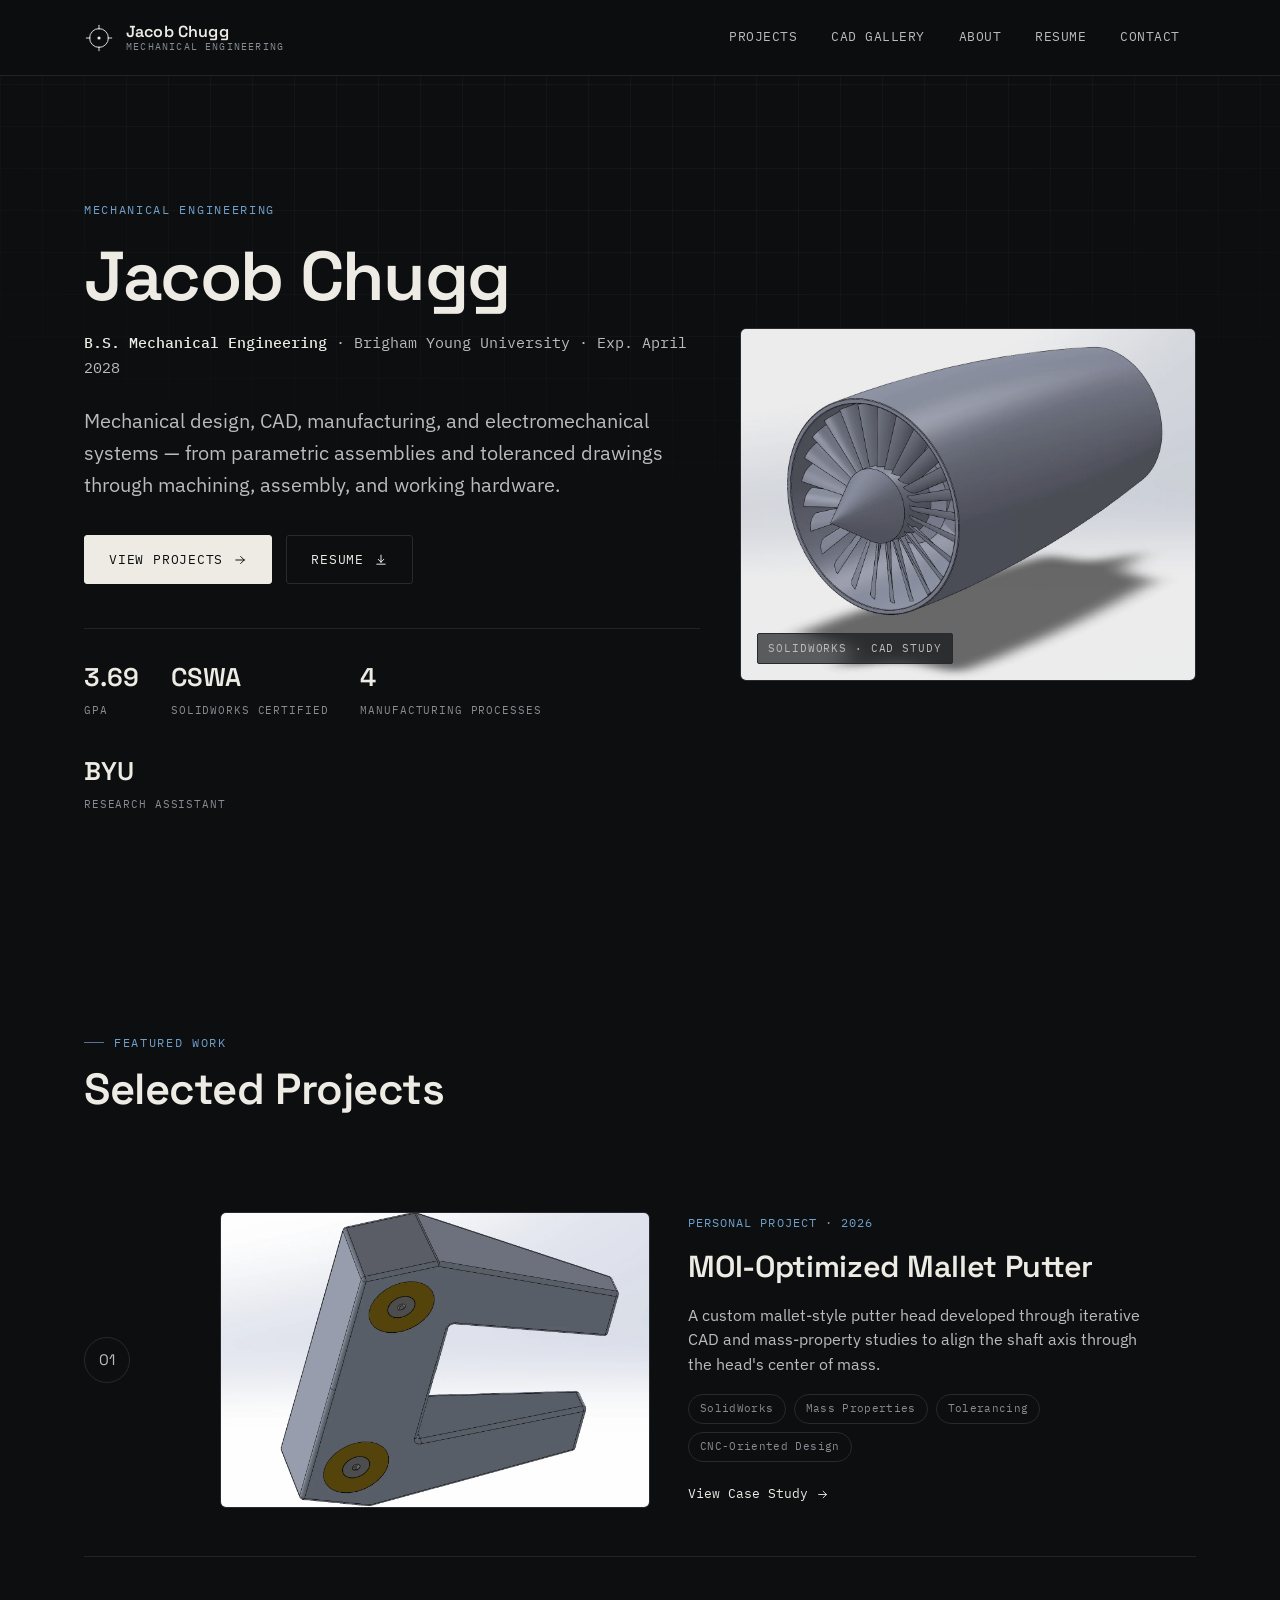
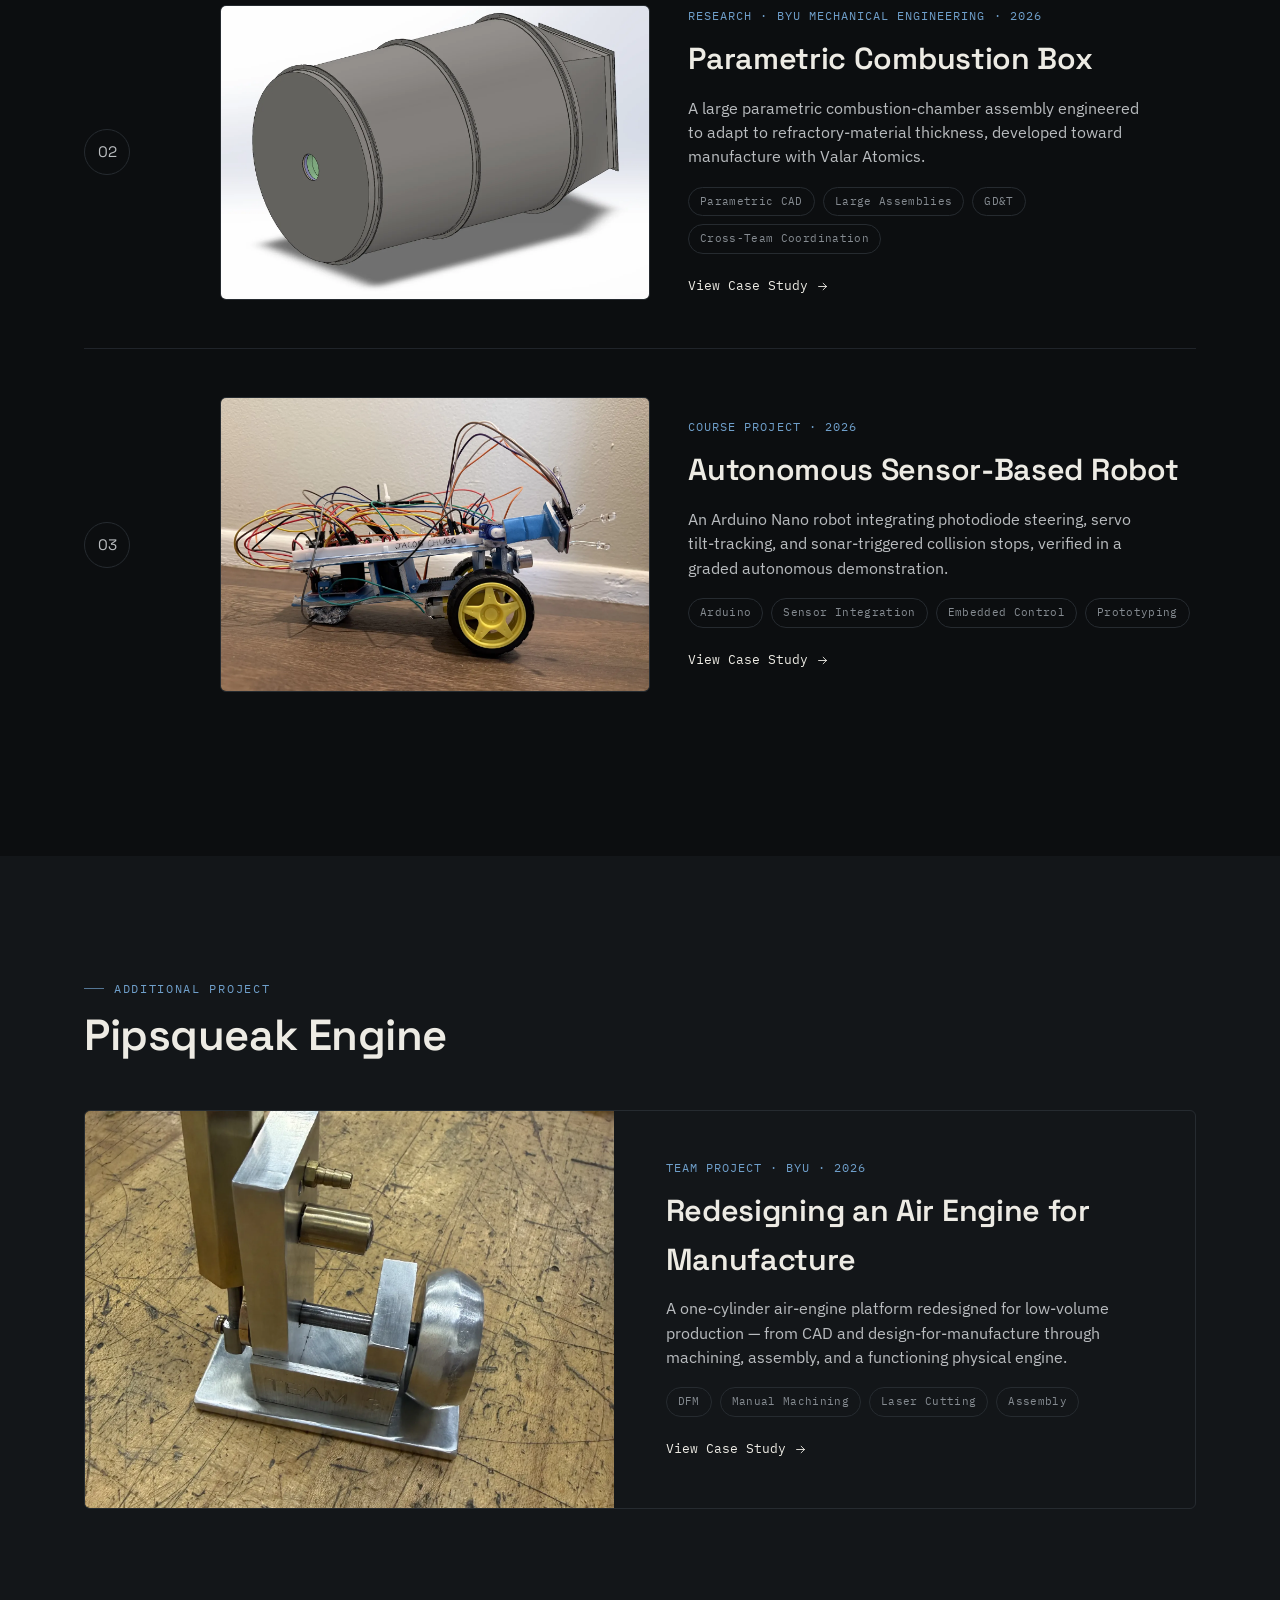
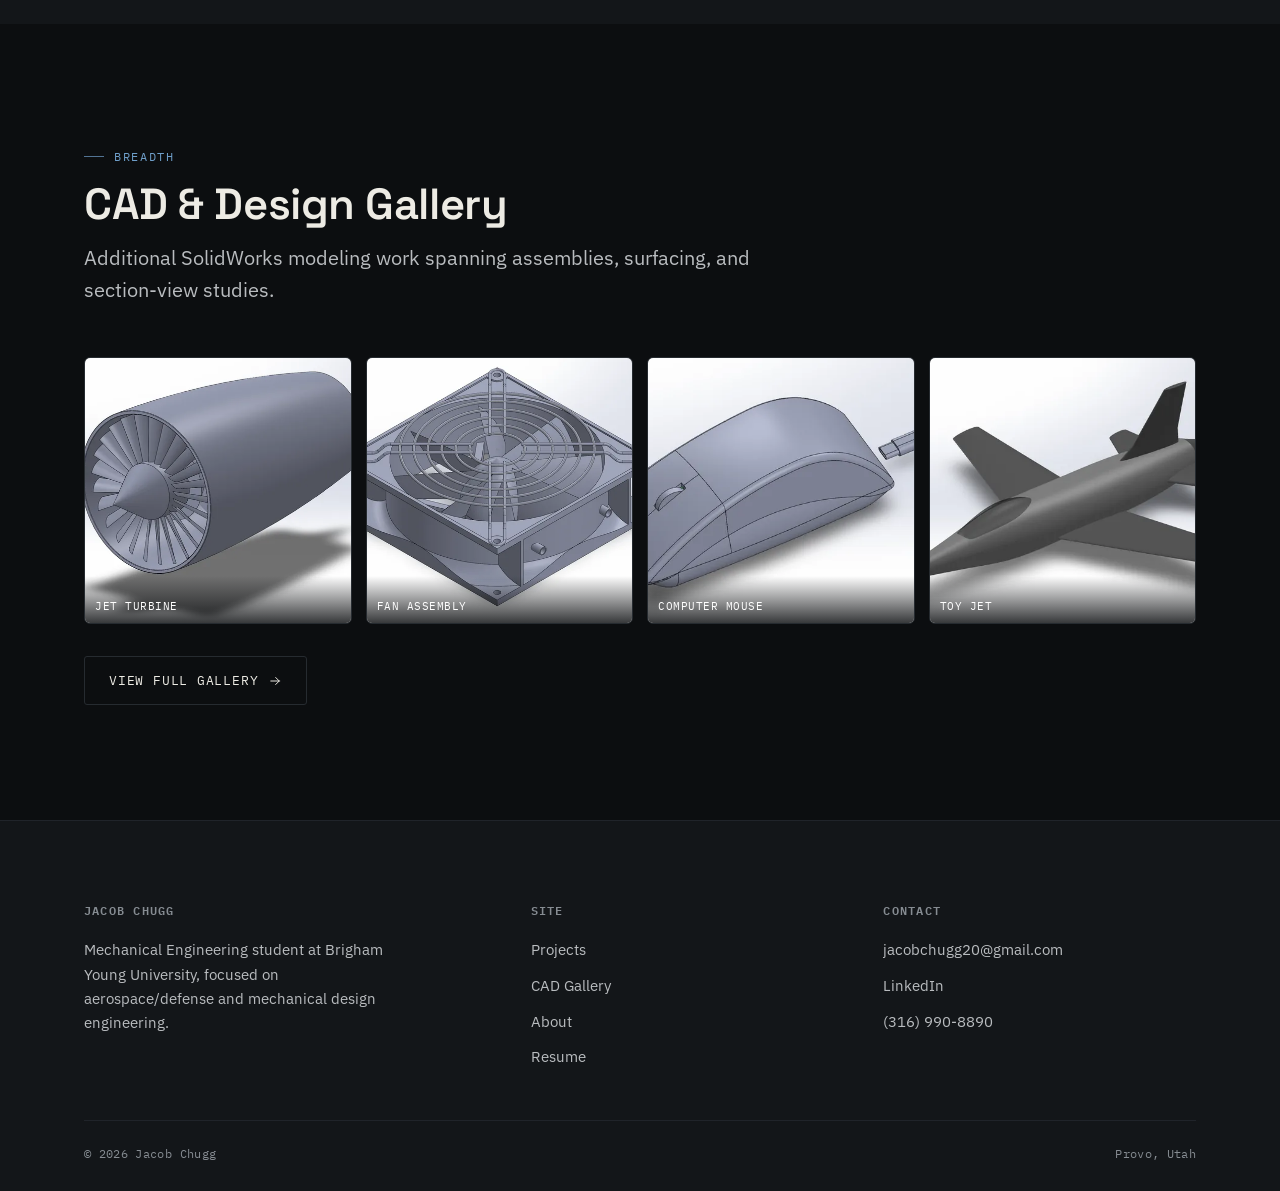
==== index.html @ 5cc233dd "Add files via upload" ====
<!doctype html>
<html lang="en">
<head>
<meta charset="UTF-8">
<meta name="viewport" content="width=device-width, initial-scale=1">
<title>Jacob Chugg — Mechanical Engineering Portfolio</title>
<meta name="description" content="Mechanical Engineering student at Brigham Young University. CAD, manufacturing, and electromechanical systems work including a parametric combustion box, an MOI-optimized putter, and an autonomous robot.">
<link rel="canonical" href="https://jacobchugg.com">
<link rel="icon" type="image/svg+xml" href="favicon.svg">

<meta property="og:type" content="website">
<meta property="og:title" content="Jacob Chugg — Mechanical Engineering Portfolio">
<meta property="og:description" content="Mechanical Engineering student at Brigham Young University. CAD, manufacturing, and electromechanical systems work including a parametric combustion box, an MOI-optimized putter, and an autonomous robot.">
<meta property="og:image" content="https://jacobchugg.com/assets/img/misc/og-cover.jpg">
<meta property="og:url" content="https://jacobchugg.com">
<meta name="twitter:card" content="summary_large_image">
<meta name="twitter:title" content="Jacob Chugg — Mechanical Engineering Portfolio">
<meta name="twitter:description" content="Mechanical Engineering student at Brigham Young University. CAD, manufacturing, and electromechanical systems work including a parametric combustion box, an MOI-optimized putter, and an autonomous robot.">
<meta name="twitter:image" content="https://jacobchugg.com/assets/img/misc/og-cover.jpg">

<link rel="preconnect" href="https://fonts.googleapis.com">
<link rel="preconnect" href="https://fonts.gstatic.com" crossorigin>
<link href="https://fonts.googleapis.com/css2?family=Space+Grotesk:wght@500;600;700&family=IBM+Plex+Sans:wght@400;500;600&family=IBM+Plex+Mono:wght@400;500&display=swap" rel="stylesheet">
<link rel="stylesheet" href="css/style.css">
</head>
<body>
<a class="skip-link" href="#main">Skip to content</a>
<header class="site-header">
  <div class="container">
    <a class="brand" href="index.html" aria-label="Jacob Chugg home">
  <svg class="brand-mark" viewBox="0 0 64 64" xmlns="http://www.w3.org/2000/svg" aria-hidden="true">
    <circle cx="32" cy="32" r="20" fill="none" stroke="currentColor" stroke-width="2"/>
    <circle cx="32" cy="32" r="3.4" fill="currentColor"/>
    <line x1="32" y1="4" x2="32" y2="14" stroke="currentColor" stroke-width="2"/>
    <line x1="32" y1="50" x2="32" y2="60" stroke="currentColor" stroke-width="2"/>
    <line x1="4" y1="32" x2="14" y2="32" stroke="currentColor" stroke-width="2"/>
    <line x1="50" y1="32" x2="60" y2="32" stroke="currentColor" stroke-width="2"/>
  </svg>
  <span class="brand-text">
    <span class="brand-name">Jacob Chugg</span>
    <span class="brand-sub">Mechanical Engineering</span>
  </span>
</a>
    <nav class="nav-links" id="nav-links" aria-label="Primary">
      <a href="projects.html" data-nav="projects">Projects</a>
      <a href="gallery.html" data-nav="gallery">CAD Gallery</a>
      <a href="about.html" data-nav="about">About</a>
      <a href="resume.html" data-nav="resume">Resume</a>
      <a href="contact.html" data-nav="contact">Contact</a>
    </nav>
    <button class="nav-toggle" aria-label="Toggle menu" aria-controls="nav-links" aria-expanded="false"><span></span></button>
  </div>
</header>
<main id="main">

<section class="hero blueprint-bg">
  <div class="container">
    <div class="hero-grid">
      <div class="hero-copy reveal">
        <span class="eyebrow no-rule">Mechanical Engineering</span>
        <h1 class="h1">Jacob Chugg</h1>
        <p class="role-line"><strong>B.S. Mechanical Engineering</strong> &middot; Brigham Young University &middot; Exp. April 2028</p>
        <p class="lede">Mechanical design, CAD, manufacturing, and electromechanical systems &mdash; from parametric assemblies and toleranced drawings through machining, assembly, and working hardware.</p>
        <div class="btn-row">
          <a class="btn btn-primary" href="#work">View Projects <svg viewBox="0 0 20 20" fill="none" xmlns="http://www.w3.org/2000/svg"><path d="M4 10H16M16 10L11 5M16 10L11 15" stroke="currentColor" stroke-width="1.4" stroke-linecap="round" stroke-linejoin="round"/></svg></a>
          <a class="btn" href="assets/pdf/Jacob-Chugg-Resume.pdf" target="_blank" rel="noopener">Resume <svg viewBox="0 0 20 20" fill="none" xmlns="http://www.w3.org/2000/svg"><path d="M10 3V13M10 13L6 9M10 13L14 9M4 16H16" stroke="currentColor" stroke-width="1.4" stroke-linecap="round" stroke-linejoin="round"/></svg></a>
        </div>
        <div class="hero-stats">
          <div class="hero-stat"><div class="num">3.69</div><div class="label">GPA</div></div>
          <div class="hero-stat"><div class="num">CSWA</div><div class="label">SolidWorks Certified</div></div>
          <div class="hero-stat"><div class="num">4</div><div class="label">Manufacturing Processes</div></div>
          <div class="hero-stat"><div class="num">BYU</div><div class="label">Research Assistant</div></div>
        </div>
      </div>
      <div class="hero-visual reveal">
        <img src="assets/img/gallery/turbine-1-lg.webp" alt="Turbofan-style CAD study, isometric render" loading="eager">
        <span class="corner-tick ct-tl" aria-hidden="true"></span>
        <span class="corner-tick ct-br" aria-hidden="true"></span>
        <span class="tag">SolidWorks &middot; CAD Study</span>
      </div>
    </div>
  </div>
</section>

<section class="section" id="work">
  <div class="container">
    <div class="section-head reveal">
      <span class="eyebrow">Featured Work</span>
      <h2 class="h2">Selected Projects</h2>
    </div>

    <div class="work-list">

      <article class="work-item reveal">
        <div class="work-num"><span class="ring">01</span></div>
        <div class="work-body">
          <a class="work-media" href="projects/putter.html">
            <img src="assets/img/putter/putter-rendering-2-lg.webp" alt="MOI-optimized mallet putter head render with brass weights" loading="lazy">
          </a>
          <div class="work-copy">
            <div class="work-type">Personal Project &middot; 2026</div>
            <h3 class="work-title">MOI-Optimized Mallet Putter</h3>
            <p class="work-desc">A custom mallet-style putter head developed through iterative CAD and mass-property studies to align the shaft axis through the head's center of mass.</p>
            <div class="tag-row">
              <span class="tag">SolidWorks</span><span class="tag">Mass Properties</span><span class="tag">Tolerancing</span><span class="tag">CNC-Oriented Design</span>
            </div>
            <a class="work-link" href="projects/putter.html">View Case Study <svg viewBox="0 0 20 20" fill="none" xmlns="http://www.w3.org/2000/svg"><path d="M4 10H16M16 10L11 5M16 10L11 15" stroke="currentColor" stroke-width="1.4" stroke-linecap="round" stroke-linejoin="round"/></svg></a>
          </div>
        </div>
      </article>

      <article class="work-item reveal">
        <div class="work-num"><span class="ring">02</span></div>
        <div class="work-body">
          <a class="work-media" href="projects/combustion-box.html">
            <img src="assets/img/combustion-box/combustion-iso-2-lg.webp" alt="Parametric combustion box assembly, isometric render" loading="lazy">
          </a>
          <div class="work-copy">
            <div class="work-type">Research &middot; BYU Mechanical Engineering &middot; 2026</div>
            <h3 class="work-title">Parametric Combustion Box</h3>
            <p class="work-desc">A large parametric combustion-chamber assembly engineered to adapt to refractory-material thickness, developed toward manufacture with Valar Atomics.</p>
            <div class="tag-row">
              <span class="tag">Parametric CAD</span><span class="tag">Large Assemblies</span><span class="tag">GD&amp;T</span><span class="tag">Cross-Team Coordination</span>
            </div>
            <a class="work-link" href="projects/combustion-box.html">View Case Study <svg viewBox="0 0 20 20" fill="none" xmlns="http://www.w3.org/2000/svg"><path d="M4 10H16M16 10L11 5M16 10L11 15" stroke="currentColor" stroke-width="1.4" stroke-linecap="round" stroke-linejoin="round"/></svg></a>
          </div>
        </div>
      </article>

      <article class="work-item reveal">
        <div class="work-num"><span class="ring">03</span></div>
        <div class="work-body">
          <a class="work-media" href="projects/robot.html">
            <img src="assets/img/robot/robot-photo-2-lg.webp" alt="Autonomous Arduino-based sensor robot, side profile" loading="lazy">
          </a>
          <div class="work-copy">
            <div class="work-type">Course Project &middot; 2026</div>
            <h3 class="work-title">Autonomous Sensor-Based Robot</h3>
            <p class="work-desc">An Arduino Nano robot integrating photodiode steering, servo tilt-tracking, and sonar-triggered collision stops, verified in a graded autonomous demonstration.</p>
            <div class="tag-row">
              <span class="tag">Arduino</span><span class="tag">Sensor Integration</span><span class="tag">Embedded Control</span><span class="tag">Prototyping</span>
            </div>
            <a class="work-link" href="projects/robot.html">View Case Study <svg viewBox="0 0 20 20" fill="none" xmlns="http://www.w3.org/2000/svg"><path d="M4 10H16M16 10L11 5M16 10L11 15" stroke="currentColor" stroke-width="1.4" stroke-linecap="round" stroke-linejoin="round"/></svg></a>
          </div>
        </div>
      </article>

    </div>
  </div>
</section>

<section class="section section-alt">
  <div class="container">
    <div class="section-head reveal">
      <span class="eyebrow">Additional Project</span>
      <h2 class="h2">Pipsqueak Engine</h2>
    </div>
    <div class="secondary-project reveal">
      <a class="secondary-media" href="projects/pipsqueak.html">
        <img src="assets/img/pipsqueak/pipsqueak-photo-1-lg.webp" alt="Machined Pipsqueak air engine, physical hardware" loading="lazy">
      </a>
      <div class="secondary-copy">
        <div class="work-type">Team Project &middot; BYU &middot; 2026</div>
        <h3 class="work-title">Redesigning an Air Engine for Manufacture</h3>
        <p class="work-desc" style="max-width:52ch;">A one-cylinder air-engine platform redesigned for low-volume production &mdash; from CAD and design-for-manufacture through machining, assembly, and a functioning physical engine.</p>
        <div class="tag-row">
          <span class="tag">DFM</span><span class="tag">Manual Machining</span><span class="tag">Laser Cutting</span><span class="tag">Assembly</span>
        </div>
        <a class="work-link" href="projects/pipsqueak.html">View Case Study <svg viewBox="0 0 20 20" fill="none" xmlns="http://www.w3.org/2000/svg"><path d="M4 10H16M16 10L11 5M16 10L11 15" stroke="currentColor" stroke-width="1.4" stroke-linecap="round" stroke-linejoin="round"/></svg></a>
      </div>
    </div>
  </div>
</section>

<section class="section">
  <div class="container">
    <div class="section-head reveal">
      <span class="eyebrow">Breadth</span>
      <h2 class="h2">CAD &amp; Design Gallery</h2>
      <p class="lede" style="margin-top:14px;">Additional SolidWorks modeling work spanning assemblies, surfacing, and section-view studies.</p>
    </div>
    <div class="gallery-preview-strip reveal">
      <a href="gallery.html#jet-turbine">
        <img src="assets/img/gallery/turbine-1-sm.webp" alt="Jet turbine CAD render" loading="lazy">
        <span class="label">Jet Turbine</span>
      </a>
      <a href="gallery.html#fan-assembly">
        <img src="assets/img/gallery/fan-1-sm.webp" alt="Fan assembly CAD render" loading="lazy">
        <span class="label">Fan Assembly</span>
      </a>
      <a href="gallery.html#computer-mouse">
        <img src="assets/img/gallery/mouse-1-sm.webp" alt="Computer mouse CAD render" loading="lazy">
        <span class="label">Computer Mouse</span>
      </a>
      <a href="gallery.html#toy-jet">
        <img src="assets/img/gallery/toyjet-1-sm.webp" alt="Toy jet CAD render" loading="lazy">
        <span class="label">Toy Jet</span>
      </a>
    </div>
    <div class="btn-row" style="margin-top:32px;">
      <a class="btn" href="gallery.html">View Full Gallery <svg viewBox="0 0 20 20" fill="none" xmlns="http://www.w3.org/2000/svg"><path d="M4 10H16M16 10L11 5M16 10L11 15" stroke="currentColor" stroke-width="1.4" stroke-linecap="round" stroke-linejoin="round"/></svg></a>
    </div>
  </div>
</section>

</main>
<footer class="site-footer">
  <div class="container">
    <div class="footer-grid">
      <div class="footer-col">
        <h4>Jacob Chugg</h4>
        <p style="max-width:34ch;">Mechanical Engineering student at Brigham Young University, focused on aerospace/defense and mechanical design engineering.</p>
      </div>
      <div class="footer-col">
        <h4>Site</h4>
        <ul>
          <li><a href="projects.html">Projects</a></li>
          <li><a href="gallery.html">CAD Gallery</a></li>
          <li><a href="about.html">About</a></li>
          <li><a href="resume.html">Resume</a></li>
        </ul>
      </div>
      <div class="footer-col">
        <h4>Contact</h4>
        <ul>
          <li><a href="mailto:jacobchugg20@gmail.com">jacobchugg20@gmail.com</a></li>
          <li><a href="https://www.linkedin.com/in/jacob-chugg-a53543227" target="_blank" rel="noopener">LinkedIn</a></li>
          <li><a href="tel:+13169908890">(316) 990-8890</a></li>
        </ul>
      </div>
    </div>
    <div class="footer-bottom">
      <span>&copy; <span data-year>2026</span> Jacob Chugg</span>
      <span>Provo, Utah</span>
    </div>
  </div>
</footer>
<div class="lightbox" data-lightbox aria-hidden="true">
  <div class="lightbox-inner">
    <div class="lightbox-frame"><img src="" alt=""></div>
    <div class="lightbox-caption"><span data-lightbox-caption></span><span>ESC or click outside to close</span></div>
  </div>
  <button class="lightbox-close" aria-label="Close"><svg viewBox="0 0 20 20" fill="none" xmlns="http://www.w3.org/2000/svg"><path d="M5 5L15 15M15 5L5 15" stroke="currentColor" stroke-width="1.4" stroke-linecap="round"/></svg></button>
</div>
<script src="js/main.js" defer></script>
</body>
</html>
---- css/style.css ----
/* ==========================================================================
   Jacob Chugg — Mechanical Engineering Portfolio
   Design system: dark charcoal shop floor + light "drawing sheet" panels.
   Typography: Space Grotesk (display) / IBM Plex Sans (body) / IBM Plex Mono (labels)
   ========================================================================== */

:root {
  /* Core surfaces */
  --bg: #0c0e10;
  --bg-alt: #131619;
  --surface: #191d21;
  --surface-2: #1e2226;
  --border: #262b30;
  --border-soft: #20242a;

  /* "Drawing sheet" light panels */
  --paper: #f2efe8;
  --paper-2: #eae6db;
  --paper-border: #d6d0c1;
  --ink: #17191c;
  --ink-soft: #52585e;

  /* Text on dark */
  --text: #edebe4;
  --text-soft: #b9bcbf;
  --text-muted: #868c92;

  /* Accent — "blued steel" instrument blue */
  --accent: #6f9fca;
  --accent-strong: #4c82ae;
  --accent-on-paper: #2c5b7d;

  /* Status */
  --amber: #c98a3e;

  /* Type */
  --font-display: "Space Grotesk", "Arial Narrow", sans-serif;
  --font-body: "IBM Plex Sans", -apple-system, BlinkMacSystemFont, "Segoe UI", sans-serif;
  --font-mono: "IBM Plex Mono", "SFMono-Regular", Consolas, monospace;

  /* Layout */
  --container: 1240px;
  --container-narrow: 860px;
  --gutter: clamp(20px, 5vw, 64px);
  --radius-sm: 3px;
  --radius-md: 6px;

  --nav-h: 76px;
}

/* ---------- Reset ---------- */
*, *::before, *::after { box-sizing: border-box; }
html { scroll-behavior: smooth; }
@media (prefers-reduced-motion: reduce) {
  html { scroll-behavior: auto; }
  *, *::before, *::after {
    animation-duration: 0.01ms !important;
    animation-iteration-count: 1 !important;
    transition-duration: 0.01ms !important;
    scroll-behavior: auto !important;
  }
}
body {
  margin: 0;
  background: var(--bg);
  color: var(--text);
  font-family: var(--font-body);
  font-size: 16px;
  line-height: 1.6;
  -webkit-font-smoothing: antialiased;
  text-rendering: optimizeLegibility;
}
img, video { max-width: 100%; display: block; }
a { color: inherit; text-decoration: none; }
ul { margin: 0; padding: 0; list-style: none; }
h1, h2, h3, h4, p, figure { margin: 0; }
button { font: inherit; color: inherit; background: none; border: none; cursor: pointer; }
input, textarea { font: inherit; }

::selection { background: var(--accent-strong); color: #fff; }

:focus-visible {
  outline: 2px solid var(--accent);
  outline-offset: 3px;
}

/* ---------- Type scale ---------- */
h1, h2, h3, h4 { font-family: var(--font-display); font-weight: 600; letter-spacing: -0.01em; color: var(--text); }
.on-paper h1, .on-paper h2, .on-paper h3, .on-paper h4 { color: var(--ink); }

.h1 { font-size: clamp(2.4rem, 5.4vw, 4.4rem); line-height: 1.03; letter-spacing: -0.02em; }
.h2 { font-size: clamp(1.9rem, 3.4vw, 2.75rem); line-height: 1.08; }
.h3 { font-size: clamp(1.4rem, 2vw, 1.75rem); line-height: 1.2; }
.h4 { font-size: 1.125rem; line-height: 1.3; }

.eyebrow {
  font-family: var(--font-mono);
  font-size: 0.75rem;
  letter-spacing: 0.14em;
  text-transform: uppercase;
  color: var(--accent);
  display: inline-flex;
  align-items: center;
  gap: 10px;
}
.on-paper .eyebrow { color: var(--accent-on-paper); }
.eyebrow::before {
  content: "";
  width: 20px;
  height: 1px;
  background: currentColor;
  opacity: 0.7;
}
.eyebrow.no-rule::before { content: none; }

.lede {
  font-size: clamp(1.05rem, 1.6vw, 1.25rem);
  line-height: 1.6;
  color: var(--text-soft);
  max-width: 62ch;
}
.on-paper .lede { color: var(--ink-soft); }

.mono { font-family: var(--font-mono); }
.text-muted { color: var(--text-muted); }
.on-paper .text-muted { color: var(--ink-soft); }

/* ---------- Layout helpers ---------- */
.container {
  max-width: var(--container);
  margin: 0 auto;
  padding-left: var(--gutter);
  padding-right: var(--gutter);
}
.container-narrow {
  max-width: var(--container-narrow);
  margin: 0 auto;
  padding-left: var(--gutter);
  padding-right: var(--gutter);
}
.section { padding: clamp(56px, 9vw, 128px) 0; }
.section-tight { padding: clamp(40px, 6vw, 72px) 0; }
.section-head { max-width: 720px; margin-bottom: clamp(28px, 4vw, 52px); }
.section-head .h2 { margin-top: 14px; }

.section-alt { background: var(--bg-alt); }
.section-paper { background: var(--paper); color: var(--ink); }

hr.rule {
  border: none;
  border-top: 1px solid var(--border);
  margin: 0;
}

/* Blueprint grid backdrop */
.blueprint-bg {
  position: relative;
  isolation: isolate;
}
.blueprint-bg::before {
  content: "";
  position: absolute;
  inset: 0;
  z-index: -1;
  background-image:
    linear-gradient(rgba(237, 235, 228, 0.035) 1px, transparent 1px),
    linear-gradient(90deg, rgba(237, 235, 228, 0.035) 1px, transparent 1px);
  background-size: 42px 42px;
  mask-image: radial-gradient(ellipse 90% 70% at 50% 0%, black 40%, transparent 90%);
}

/* ---------- Reveal on scroll ---------- */
.reveal {
  opacity: 0;
  transform: translateY(16px);
  transition: opacity 0.7s ease, transform 0.7s ease;
}
.reveal.is-visible { opacity: 1; transform: none; }
@media (prefers-reduced-motion: reduce) {
  .reveal { opacity: 1; transform: none; transition: none; }
}

/* ---------- Buttons ---------- */
.btn {
  display: inline-flex;
  align-items: center;
  gap: 10px;
  padding: 13px 24px;
  font-family: var(--font-mono);
  font-size: 0.82rem;
  letter-spacing: 0.06em;
  text-transform: uppercase;
  border: 1px solid var(--border);
  border-radius: var(--radius-sm);
  color: var(--text);
  transition: border-color 0.2s ease, background-color 0.2s ease, color 0.2s ease, transform 0.15s ease;
  white-space: nowrap;
}
.btn:hover { border-color: var(--accent); color: var(--accent); transform: translateY(-1px); }
.btn-primary {
  background: var(--text);
  color: var(--bg);
  border-color: var(--text);
}
.btn-primary:hover { background: var(--accent); border-color: var(--accent); color: #0c0e10; }
.btn-ghost.on-paper { border-color: var(--paper-border); color: var(--ink); }
.btn-ghost.on-paper:hover { border-color: var(--accent-on-paper); color: var(--accent-on-paper); }
.btn svg { width: 14px; height: 14px; flex-shrink: 0; }
.btn-row { display: flex; flex-wrap: wrap; gap: 14px; }

/* ---------- Header / Nav ---------- */
.site-header {
  position: fixed;
  top: 0; left: 0; right: 0;
  z-index: 100;
  height: var(--nav-h);
  display: flex;
  align-items: center;
  background: rgba(12, 14, 16, 0.97);
  border-bottom: 1px solid var(--border-soft);
}
.site-header .container { display: flex; align-items: center; justify-content: space-between; width: 100%; }

.brand { display: flex; align-items: center; gap: 12px; }
.brand-mark { width: 30px; height: 30px; flex-shrink: 0; }
.brand-text { display: flex; flex-direction: column; line-height: 1.15; }
.brand-name { font-family: var(--font-display); font-size: 1rem; font-weight: 600; letter-spacing: 0.01em; }
.brand-sub { font-family: var(--font-mono); font-size: 0.62rem; letter-spacing: 0.12em; color: var(--text-muted); text-transform: uppercase; }

.nav-links { display: flex; align-items: center; gap: 2px; }
.nav-links a {
  font-family: var(--font-mono);
  font-size: 0.8rem;
  letter-spacing: 0.04em;
  text-transform: uppercase;
  padding: 10px 16px;
  color: var(--text-soft);
  border-radius: var(--radius-sm);
  transition: color 0.2s ease, background-color 0.2s ease;
  position: relative;
}
.nav-links a:hover { color: var(--text); background: var(--surface-2); }
.nav-links a.is-active { color: var(--accent); }
.nav-links a.is-active::after {
  content: "";
  position: absolute;
  left: 16px; right: 16px; bottom: 6px;
  height: 1px;
  background: var(--accent);
}

.nav-toggle {
  display: none;
  width: 40px; height: 40px;
  align-items: center; justify-content: center;
  border: 1px solid var(--border);
  border-radius: var(--radius-sm);
}
.nav-toggle span, .nav-toggle::before, .nav-toggle::after {
  content: ""; display: block; width: 18px; height: 1.5px; background: var(--text);
  position: relative; transition: transform 0.25s ease, opacity 0.25s ease;
}
.nav-toggle::before { transform: translateY(-6px); }
.nav-toggle::after { transform: translateY(5px); }
.nav-toggle.is-open span { opacity: 0; }
.nav-toggle.is-open::before { transform: translateY(0) rotate(45deg); }
.nav-toggle.is-open::after { transform: translateY(-1.5px) rotate(-45deg); }

@media (max-width: 860px) {
  .nav-links {
    position: fixed;
    top: var(--nav-h); left: 0; right: 0; bottom: 0;
    flex-direction: column;
    align-items: stretch;
    gap: 0;
    background: var(--bg);
    padding: 12px var(--gutter) 40px;
    transform: translateY(-8px);
    opacity: 0;
    pointer-events: none;
    transition: opacity 0.2s ease, transform 0.2s ease;
    overflow-y: auto;
  }
  .nav-links.is-open { opacity: 1; transform: none; pointer-events: auto; }
  .nav-links a { font-size: 1rem; padding: 18px 4px; border-bottom: 1px solid var(--border-soft); }
  .nav-links a.is-active::after { display: none; }
  .nav-toggle { display: flex; }
}

/* ---------- Footer ---------- */
.site-footer {
  border-top: 1px solid var(--border-soft);
  background: var(--bg-alt);
  padding: clamp(48px, 7vw, 80px) 0 28px;
}
.footer-grid {
  display: grid;
  grid-template-columns: 1.3fr 1fr 1fr;
  gap: 40px;
  padding-bottom: 40px;
}
.footer-col h4 { font-size: 0.78rem; font-family: var(--font-mono); letter-spacing: 0.1em; text-transform: uppercase; color: var(--text-muted); margin-bottom: 16px; }
.footer-col a, .footer-col p { color: var(--text-soft); font-size: 0.95rem; }
.footer-col li { margin-bottom: 10px; }
.footer-col a:hover { color: var(--accent); }
.footer-bottom {
  display: flex; justify-content: space-between; align-items: center; flex-wrap: wrap; gap: 10px;
  padding-top: 24px; border-top: 1px solid var(--border-soft);
  font-family: var(--font-mono); font-size: 0.72rem; color: var(--text-muted); letter-spacing: 0.03em;
}
@media (max-width: 720px) {
  .footer-grid { grid-template-columns: 1fr; gap: 32px; }
}

/* ==========================================================================
   HOME — Hero
   ========================================================================== */
.hero {
  position: relative;
  padding-top: calc(var(--nav-h) + clamp(56px, 10vw, 120px));
  padding-bottom: clamp(56px, 8vw, 96px);
  overflow: hidden;
}
.hero-grid {
  display: grid;
  grid-template-columns: 1.15fr 0.85fr;
  gap: 40px;
  align-items: center;
}
.hero-copy .eyebrow { margin-bottom: 22px; }
.hero-copy h1 { margin-bottom: 18px; }
.hero-copy .role-line {
  font-family: var(--font-mono);
  font-size: 0.95rem;
  color: var(--text-soft);
  margin-bottom: 26px;
}
.hero-copy .role-line strong { color: var(--text); font-weight: 500; }
.hero-copy p.lede { margin-bottom: 34px; }

.hero-visual {
  position: relative;
  aspect-ratio: 4 / 3.1;
  border: 1px solid var(--border);
  border-radius: var(--radius-md);
  background: linear-gradient(160deg, #14171a, #0c0e10);
  overflow: hidden;
}
.hero-visual img {
  width: 100%; height: 100%; object-fit: cover;
  opacity: 0.92;
  filter: saturate(0.85) contrast(1.02);
}
.hero-visual .corner-tick { position: absolute; width: 16px; height: 16px; opacity: 0.5; }
.hero-visual .ct-tl { top: 12px; left: 12px; border-top: 1px solid var(--text); border-left: 1px solid var(--text); }
.hero-visual .ct-br { bottom: 12px; right: 12px; border-bottom: 1px solid var(--text); border-right: 1px solid var(--text); }
.hero-visual .tag {
  position: absolute; left: 16px; bottom: 16px;
  font-family: var(--font-mono); font-size: 0.68rem; letter-spacing: 0.08em; text-transform: uppercase;
  color: var(--text-soft); background: rgba(12,14,16,0.65); padding: 6px 10px; border-radius: 2px;
  backdrop-filter: blur(4px);
}

.hero-stats {
  display: flex; gap: 32px; flex-wrap: wrap;
  margin-top: 44px; padding-top: 28px; border-top: 1px solid var(--border-soft);
}
.hero-stat .num { font-family: var(--font-display); font-size: 1.6rem; font-weight: 600; }
.hero-stat .label { font-family: var(--font-mono); font-size: 0.68rem; letter-spacing: 0.08em; text-transform: uppercase; color: var(--text-muted); margin-top: 4px; }

@media (max-width: 900px) {
  .hero-grid { grid-template-columns: 1fr; }
  .hero-visual { order: -1; aspect-ratio: 16/10; }
}

/* ==========================================================================
   Project cards (home + index)
   ========================================================================== */
.work-list { display: flex; flex-direction: column; gap: 1px; background: var(--border-soft); }
.work-item {
  background: var(--bg);
  display: grid;
  grid-template-columns: 88px 1fr;
  gap: clamp(20px, 4vw, 48px);
  padding: clamp(28px, 4vw, 48px) 0;
  align-items: center;
}
.work-num {
  font-family: var(--font-mono);
  font-size: 0.85rem;
  color: var(--text-muted);
  display: flex;
  align-items: center;
  gap: 10px;
}
.work-num .ring {
  width: 46px; height: 46px; border-radius: 50%;
  border: 1px solid var(--border);
  display: flex; align-items: center; justify-content: center;
  font-family: var(--font-display); font-size: 0.95rem; color: var(--text-soft);
  transition: border-color 0.25s ease, color 0.25s ease;
}
.work-item:hover .work-num .ring { border-color: var(--accent); color: var(--accent); }

.work-body { display: grid; grid-template-columns: 1.1fr 1.3fr; gap: clamp(24px, 3vw, 48px); align-items: center; }
.work-media {
  aspect-ratio: 16/11;
  border-radius: var(--radius-md);
  overflow: hidden;
  border: 1px solid var(--border);
  background: var(--paper);
}
.work-media img { width: 100%; height: 100%; object-fit: cover; transition: transform 0.5s ease; }
.work-item:hover .work-media img { transform: scale(1.035); }

.work-type { font-family: var(--font-mono); font-size: 0.72rem; letter-spacing: 0.09em; text-transform: uppercase; color: var(--accent); margin-bottom: 10px; }
.work-title { font-family: var(--font-display); font-size: clamp(1.4rem, 2.4vw, 1.9rem); font-weight: 600; margin-bottom: 12px; letter-spacing: -0.01em; }
.work-desc { color: var(--text-soft); font-size: 0.98rem; line-height: 1.55; max-width: 46ch; margin-bottom: 18px; }
.tag-row { display: flex; flex-wrap: wrap; gap: 8px; margin-bottom: 18px; }
.tag {
  font-family: var(--font-mono); font-size: 0.7rem; letter-spacing: 0.03em;
  color: var(--text-muted); border: 1px solid var(--border); border-radius: 20px;
  padding: 5px 11px;
}
.on-paper .tag { border-color: var(--paper-border); color: var(--ink-soft); }
.work-link { font-family: var(--font-mono); font-size: 0.8rem; color: var(--text); display: inline-flex; align-items: center; gap: 8px; }
.work-link svg { width: 13px; height: 13px; transition: transform 0.2s ease; }
.work-item:hover .work-link svg { transform: translateX(3px); }
.work-item:hover .work-link { color: var(--accent); }

@media (max-width: 760px) {
  .work-item { grid-template-columns: 1fr; }
  .work-body { grid-template-columns: 1fr; }
  .work-num { margin-bottom: 4px; }
}

/* Secondary project (Pipsqueak) band */
.secondary-project {
  display: grid;
  grid-template-columns: 1fr 1fr;
  gap: clamp(24px, 4vw, 56px);
  align-items: center;
  border: 1px solid var(--border);
  border-radius: var(--radius-md);
  overflow: hidden;
}
.secondary-media { aspect-ratio: 4/3; overflow: hidden; background: var(--paper); }
.secondary-media img { width: 100%; height: 100%; object-fit: cover; }
.secondary-copy { padding: clamp(24px, 3vw, 20px) clamp(24px, 3vw, 8px) clamp(24px, 3vw, 20px) 0; }
@media (max-width: 760px) {
  .secondary-project { grid-template-columns: 1fr; }
  .secondary-copy { padding: 0 24px 28px; }
}

/* ==========================================================================
   Gallery
   ========================================================================== */
.gallery-grid {
  display: grid;
  grid-template-columns: repeat(2, 1fr);
  gap: 1px;
  background: var(--border-soft);
}
.gallery-card { background: var(--bg); padding: clamp(20px, 3vw, 32px); }
.gallery-media {
  aspect-ratio: 4/3;
  border-radius: var(--radius-md);
  overflow: hidden;
  background: var(--paper);
  border: 1px solid var(--border);
  margin-bottom: 18px;
  position: relative;
}
.gallery-media img {
  width: 100%; height: 100%; object-fit: cover;
  position: absolute; inset: 0;
  transition: opacity 0.5s ease;
}
.gallery-media img.img-b { opacity: 0; }
.gallery-media:hover img.img-b { opacity: 1; }
.gallery-title { font-family: var(--font-display); font-size: 1.15rem; font-weight: 600; margin-bottom: 8px; }
.gallery-desc { color: var(--text-soft); font-size: 0.92rem; line-height: 1.5; margin-bottom: 14px; max-width: 42ch; }

@media (max-width: 700px) {
  .gallery-grid { grid-template-columns: 1fr; }
}

.gallery-preview-strip {
  display: grid;
  grid-template-columns: repeat(4, 1fr);
  gap: 14px;
}
.gallery-preview-strip a {
  display: block; aspect-ratio: 1/1; border-radius: var(--radius-md);
  overflow: hidden; border: 1px solid var(--border); background: var(--paper);
  position: relative;
}
.gallery-preview-strip img { width: 100%; height: 100%; object-fit: cover; transition: transform 0.4s ease; }
.gallery-preview-strip a:hover img { transform: scale(1.06); }
.gallery-preview-strip .label {
  position: absolute; left: 0; right: 0; bottom: 0;
  background: linear-gradient(to top, rgba(12,14,16,0.82), transparent);
  color: #fff; font-family: var(--font-mono); font-size: 0.66rem; letter-spacing: 0.05em;
  text-transform: uppercase; padding: 22px 10px 8px;
}
@media (max-width: 700px) {
  .gallery-preview-strip { grid-template-columns: repeat(2, 1fr); }
}

/* ==========================================================================
   Case study pages
   ========================================================================== */
.cs-hero {
  padding-top: calc(var(--nav-h) + 56px);
  padding-bottom: 48px;
}
.cs-hero .eyebrow { margin-bottom: 20px; }
.cs-hero h1 { margin-bottom: 16px; max-width: 16ch; }
.cs-hero .lede { margin-bottom: 0; }

/* Title-block style meta bar, echoing the drawing sheets' own title blocks */
.title-block {
  display: grid;
  grid-template-columns: repeat(4, 1fr);
  border: 1px solid var(--border);
  border-radius: var(--radius-md);
  overflow: hidden;
  margin-top: 40px;
}
.title-block dl { margin: 0; padding: 16px 20px; border-left: 1px solid var(--border); }
.title-block dl:first-child { border-left: none; }
.title-block dt {
  font-family: var(--font-mono); font-size: 0.64rem; letter-spacing: 0.1em; text-transform: uppercase;
  color: var(--text-muted); margin-bottom: 6px;
}
.title-block dd { margin: 0; font-size: 0.9rem; color: var(--text); line-height: 1.4; }
@media (max-width: 760px) {
  .title-block { grid-template-columns: repeat(2, 1fr); }
  .title-block dl:nth-child(3) { border-left: none; }
  .title-block dl:nth-child(3), .title-block dl:nth-child(4) { border-top: 1px solid var(--border); }
}

.cs-hero-media {
  margin-top: 48px;
  border-radius: var(--radius-md);
  overflow: hidden;
  border: 1px solid var(--border);
  background: var(--paper);
}
.cs-hero-media img { width: 100%; height: auto; display: block; }

/* Story sections: alternating image/text */
.story-section { padding: clamp(48px, 7vw, 96px) 0; }
.story-row {
  display: grid;
  grid-template-columns: 1fr 1fr;
  gap: clamp(28px, 5vw, 72px);
  align-items: center;
}
.story-row.reverse .story-media { order: 2; }
.story-step {
  font-family: var(--font-mono); font-size: 0.72rem; color: var(--accent); letter-spacing: 0.1em;
  margin-bottom: 14px; text-transform: uppercase;
}
.story-row h3 { margin-bottom: 16px; }
.story-row p { color: var(--text-soft); line-height: 1.7; margin-bottom: 14px; }
.story-row p:last-child { margin-bottom: 0; }
.story-media {
  border-radius: var(--radius-md);
  overflow: hidden;
  border: 1px solid var(--border);
  background: var(--paper);
}
.story-media img { width: 100%; height: 100%; object-fit: contain; display: block; }
.story-media.pad { padding: 20px; }
.story-media figcaption {
  font-family: var(--font-mono); font-size: 0.7rem; color: var(--ink-soft);
  padding: 12px 16px; border-top: 1px solid var(--paper-border); background: var(--paper-2);
}
@media (max-width: 820px) {
  .story-row, .story-row.reverse { grid-template-columns: 1fr; }
  .story-row.reverse .story-media { order: 0; }
}

.story-divider { height: 1px; background: var(--border-soft); }

/* Drawing gallery / lightbox trigger grid */
.doc-grid {
  display: grid;
  grid-template-columns: repeat(3, 1fr);
  gap: 18px;
}
.doc-card {
  border: 1px solid var(--border);
  border-radius: var(--radius-md);
  overflow: hidden;
  background: var(--paper);
  text-align: left;
  display: block;
  width: 100%;
}
.doc-card .doc-thumb { aspect-ratio: 4/3; overflow: hidden; background: var(--paper); position: relative; }
.doc-card img { width: 100%; height: 100%; object-fit: contain; transition: transform 0.35s ease; }
.doc-card:hover img { transform: scale(1.04); }
.doc-card .doc-label {
  padding: 12px 16px;
  border-top: 1px solid var(--paper-border);
  font-family: var(--font-mono); font-size: 0.72rem; color: var(--ink); letter-spacing: 0.02em;
  display: flex; align-items: center; justify-content: space-between; gap: 8px;
  background: var(--paper-2);
}
.doc-card .doc-label svg { width: 14px; height: 14px; opacity: 0.55; flex-shrink: 0; }
@media (max-width: 760px) {
  .doc-grid { grid-template-columns: repeat(2, 1fr); }
}
@media (max-width: 480px) {
  .doc-grid { grid-template-columns: 1fr; }
}

/* Lightbox */
.lightbox {
  position: fixed; inset: 0; z-index: 300;
  background: rgba(8, 9, 11, 0.92);
  display: none;
  align-items: center; justify-content: center;
  padding: 40px clamp(16px, 5vw, 64px);
}
.lightbox.is-open { display: flex; }
.lightbox-inner { max-width: 1200px; width: 100%; max-height: 88vh; }
.lightbox-frame {
  background: var(--paper);
  border-radius: var(--radius-md);
  overflow: hidden;
  max-height: 80vh;
  display: flex; align-items: center; justify-content: center;
}
.lightbox-frame img { max-height: 80vh; width: auto; max-width: 100%; object-fit: contain; }
.lightbox-caption {
  margin-top: 14px; display: flex; justify-content: space-between; align-items: center; gap: 12px;
  font-family: var(--font-mono); font-size: 0.78rem; color: var(--text-soft);
}
.lightbox-close {
  position: fixed; top: 24px; right: clamp(16px, 4vw, 40px);
  width: 42px; height: 42px; border: 1px solid var(--border); border-radius: 50%;
  display: flex; align-items: center; justify-content: center; color: var(--text);
}
.lightbox-close:hover { border-color: var(--accent); color: var(--accent); }
.lightbox-close svg { width: 16px; height: 16px; }

/* Placeholder / future-media card */
.placeholder-card {
  border: 1px dashed var(--border);
  border-radius: var(--radius-md);
  padding: clamp(32px, 5vw, 56px);
  text-align: center;
  color: var(--text-muted);
}
.placeholder-card .ph-icon { width: 34px; height: 34px; margin: 0 auto 18px; opacity: 0.6; }
.placeholder-card h4 { color: var(--text-soft); margin-bottom: 10px; }
.placeholder-card p { font-size: 0.92rem; max-width: 46ch; margin: 0 auto; line-height: 1.6; }
.status-pill {
  display: inline-flex; align-items: center; gap: 8px;
  font-family: var(--font-mono); font-size: 0.7rem; letter-spacing: 0.06em; text-transform: uppercase;
  color: var(--amber); border: 1px solid rgba(201,138,62,0.4); background: rgba(201,138,62,0.08);
  padding: 6px 12px; border-radius: 20px;
}
.status-pill .dot { width: 6px; height: 6px; border-radius: 50%; background: var(--amber); }

/* Media grid for photo sets (Pipsqueak / Robot) */
.photo-grid { display: grid; grid-template-columns: repeat(3, 1fr); gap: 14px; }
.photo-grid img, .photo-grid .ph-item {
  border-radius: var(--radius-md); overflow: hidden; border: 1px solid var(--border);
  aspect-ratio: 4/3; object-fit: cover; width: 100%; height: 100%;
}
@media (max-width: 700px) { .photo-grid { grid-template-columns: repeat(2, 1fr); } }

/* Video */
.video-row { display: grid; grid-template-columns: 1fr 1fr; gap: 24px; }
.video-card {
  border: 1px solid var(--border); border-radius: var(--radius-md); overflow: hidden; background: var(--surface);
}
.video-card .video-wrap { position: relative; aspect-ratio: 9/16; background: #000; max-height: 560px; margin: 0 auto; }
.video-card video { width: 100%; height: 100%; object-fit: contain; background: #000; }
.video-caption { padding: 14px 18px; font-family: var(--font-mono); font-size: 0.76rem; color: var(--text-muted); }
.play-btn {
  position: absolute; inset: 0; margin: auto; width: 62px; height: 62px; border-radius: 50%;
  background: rgba(237,235,228,0.92); display: flex; align-items: center; justify-content: center;
  transition: transform 0.2s ease, background-color 0.2s ease;
}
.play-btn:hover { transform: scale(1.06); background: #fff; }
.play-btn svg { width: 20px; height: 20px; margin-left: 3px; color: var(--bg); }
.video-wrap.is-playing .play-btn { display: none; }
@media (max-width: 760px) { .video-row { grid-template-columns: 1fr; } }

/* System diagram (robot) */
.diagram-wrap {
  border: 1px solid var(--border); border-radius: var(--radius-md);
  background: var(--paper); padding: clamp(20px, 4vw, 44px);
  overflow-x: auto;
}
.diagram-wrap svg { display: block; margin: 0 auto; min-width: 560px; width: 100%; height: auto; max-width: 760px; }
.diagram-node rect { fill: #fff; stroke: var(--paper-border); stroke-width: 1.4; }
.diagram-node.controller rect { fill: var(--ink); stroke: var(--ink); }
.diagram-node text { font-family: var(--font-mono); font-size: 12.5px; fill: var(--ink); }
.diagram-node.controller text { fill: var(--paper); }
.diagram-line { stroke: #a7a196; stroke-width: 1.4; fill: none; }
.diagram-label { font-family: var(--font-mono); font-size: 10px; fill: var(--ink-soft); }

/* Next project nav */
.next-project {
  border-top: 1px solid var(--border-soft);
  padding: clamp(40px, 6vw, 64px) 0;
}
.next-project a { display: flex; align-items: center; justify-content: space-between; gap: 20px; }
.next-project .np-label { font-family: var(--font-mono); font-size: 0.7rem; color: var(--text-muted); letter-spacing: 0.08em; text-transform: uppercase; margin-bottom: 8px; }
.next-project .np-title { font-family: var(--font-display); font-size: clamp(1.3rem, 2.6vw, 2rem); font-weight: 600; }
.next-project svg { width: 22px; height: 22px; flex-shrink: 0; transition: transform 0.2s ease; }
.next-project a:hover svg { transform: translateX(6px); }
.next-project a:hover .np-title { color: var(--accent); }

/* ==========================================================================
   About page
   ========================================================================== */
.about-grid { display: grid; grid-template-columns: 0.9fr 1.1fr; gap: clamp(32px, 5vw, 72px); align-items: start; }
.about-media { border: 1px solid var(--border); border-radius: var(--radius-md); overflow: hidden; background: var(--paper); position: sticky; top: calc(var(--nav-h) + 24px); }
.about-media img { width: 100%; height: auto; }
.about-copy p { color: var(--text-soft); line-height: 1.75; margin-bottom: 20px; font-size: 1.02rem; }
.about-copy h3 { margin: 36px 0 14px; }
.fact-list { display: grid; grid-template-columns: 1fr 1fr; gap: 16px 24px; margin-top: 12px; }
.fact-list div { border-top: 1px solid var(--border-soft); padding-top: 12px; }
.fact-list dt { font-family: var(--font-mono); font-size: 0.68rem; letter-spacing: 0.08em; text-transform: uppercase; color: var(--text-muted); margin-bottom: 6px; }
.fact-list dd { margin: 0; font-size: 0.95rem; }
@media (max-width: 860px) {
  .about-grid { grid-template-columns: 1fr; }
  .about-media { position: static; max-width: 360px; }
}

/* ==========================================================================
   Resume page
   ========================================================================== */
.resume-layout { display: grid; grid-template-columns: 0.85fr 1.15fr; gap: clamp(32px, 5vw, 64px); align-items: start; }
.resume-preview {
  border: 1px solid var(--border); border-radius: var(--radius-md); overflow: hidden; background: var(--paper);
}
.resume-preview img { width: 100%; height: auto; display: block; }
.resume-copy h2 { margin-bottom: 18px; }
.resume-copy p { color: var(--text-soft); line-height: 1.7; margin-bottom: 24px; }
.resume-highlights { display: flex; flex-direction: column; gap: 0; margin: 28px 0 32px; border-top: 1px solid var(--border-soft); }
.resume-highlights .rh-item { display: grid; grid-template-columns: 90px 1fr; gap: 18px; padding: 16px 0; border-bottom: 1px solid var(--border-soft); }
.resume-highlights .rh-label { font-family: var(--font-mono); font-size: 0.7rem; color: var(--text-muted); letter-spacing: 0.06em; text-transform: uppercase; padding-top: 2px; }
.resume-highlights .rh-value { font-size: 0.95rem; color: var(--text); line-height: 1.5; }
@media (max-width: 800px) { .resume-layout { grid-template-columns: 1fr; } .resume-preview { max-width: 420px; margin: 0 auto; } }

/* ==========================================================================
   Contact page
   ========================================================================== */
.contact-hero { padding-top: calc(var(--nav-h) + 80px); }
.contact-grid { display: grid; grid-template-columns: repeat(2, 1fr); gap: 20px; margin-top: 48px; }
.contact-card {
  border: 1px solid var(--border); border-radius: var(--radius-md); padding: 32px;
  display: flex; flex-direction: column; gap: 16px; transition: border-color 0.2s ease, transform 0.2s ease;
}
.contact-card:hover { border-color: var(--accent); transform: translateY(-2px); }
.contact-card .cc-icon { width: 30px; height: 30px; color: var(--accent); }
.contact-card h3 { font-size: 1.1rem; }
.contact-card p { color: var(--text-muted); font-size: 0.9rem; margin: 0; }
.contact-card .cc-value { font-family: var(--font-mono); font-size: 0.95rem; color: var(--text); word-break: break-word; }
@media (max-width: 700px) { .contact-grid { grid-template-columns: 1fr; } }

/* ==========================================================================
   Projects index (case-study listing)
   ========================================================================== */
.index-hero { padding-top: calc(var(--nav-h) + 64px); padding-bottom: 8px; }

/* Utility */
.mt-0 { margin-top: 0; }
.center { text-align: center; }
.visually-hidden {
  position: absolute; width: 1px; height: 1px; padding: 0; margin: -1px;
  overflow: hidden; clip: rect(0,0,0,0); white-space: nowrap; border: 0;
}
.skip-link {
  position: absolute; left: 12px; top: -60px; z-index: 400;
  background: var(--text); color: var(--bg); padding: 10px 16px; border-radius: 4px;
  font-family: var(--font-mono); font-size: 0.8rem; transition: top 0.2s ease;
}
.skip-link:focus { top: 12px; }
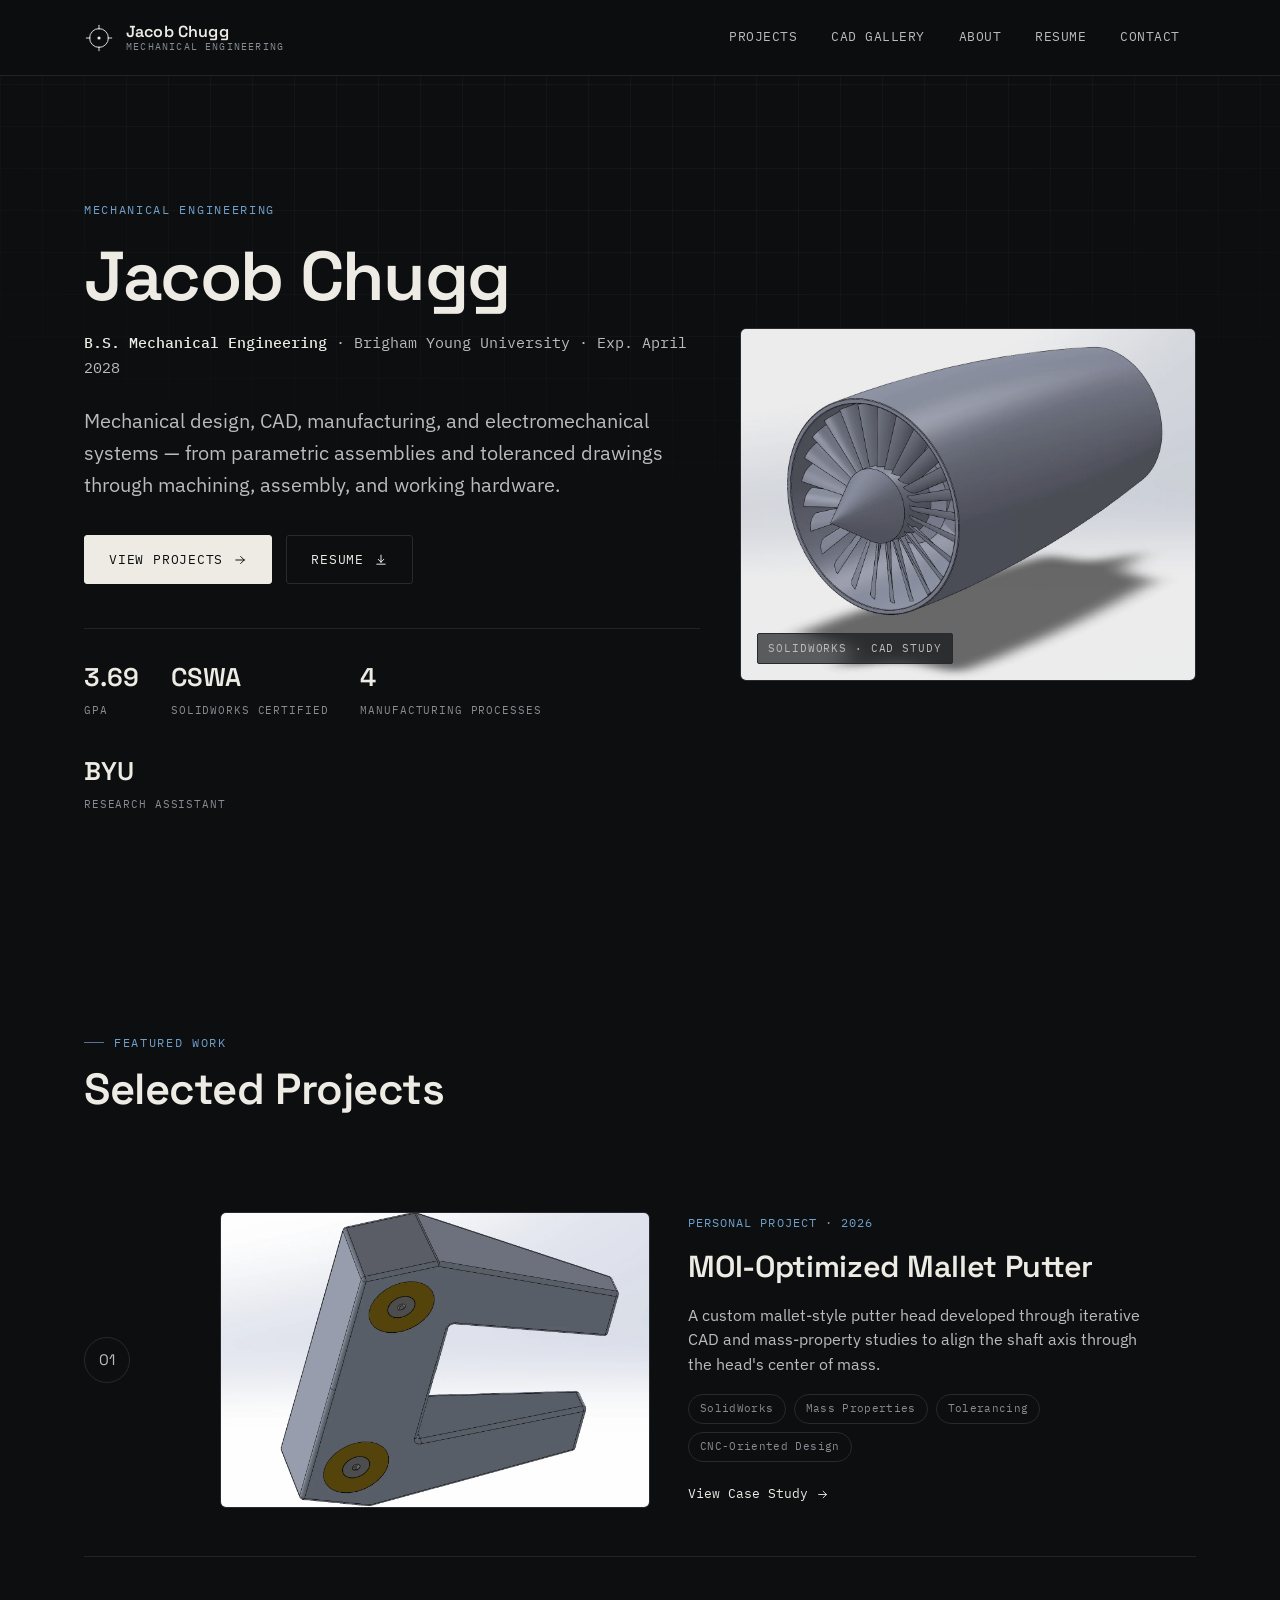
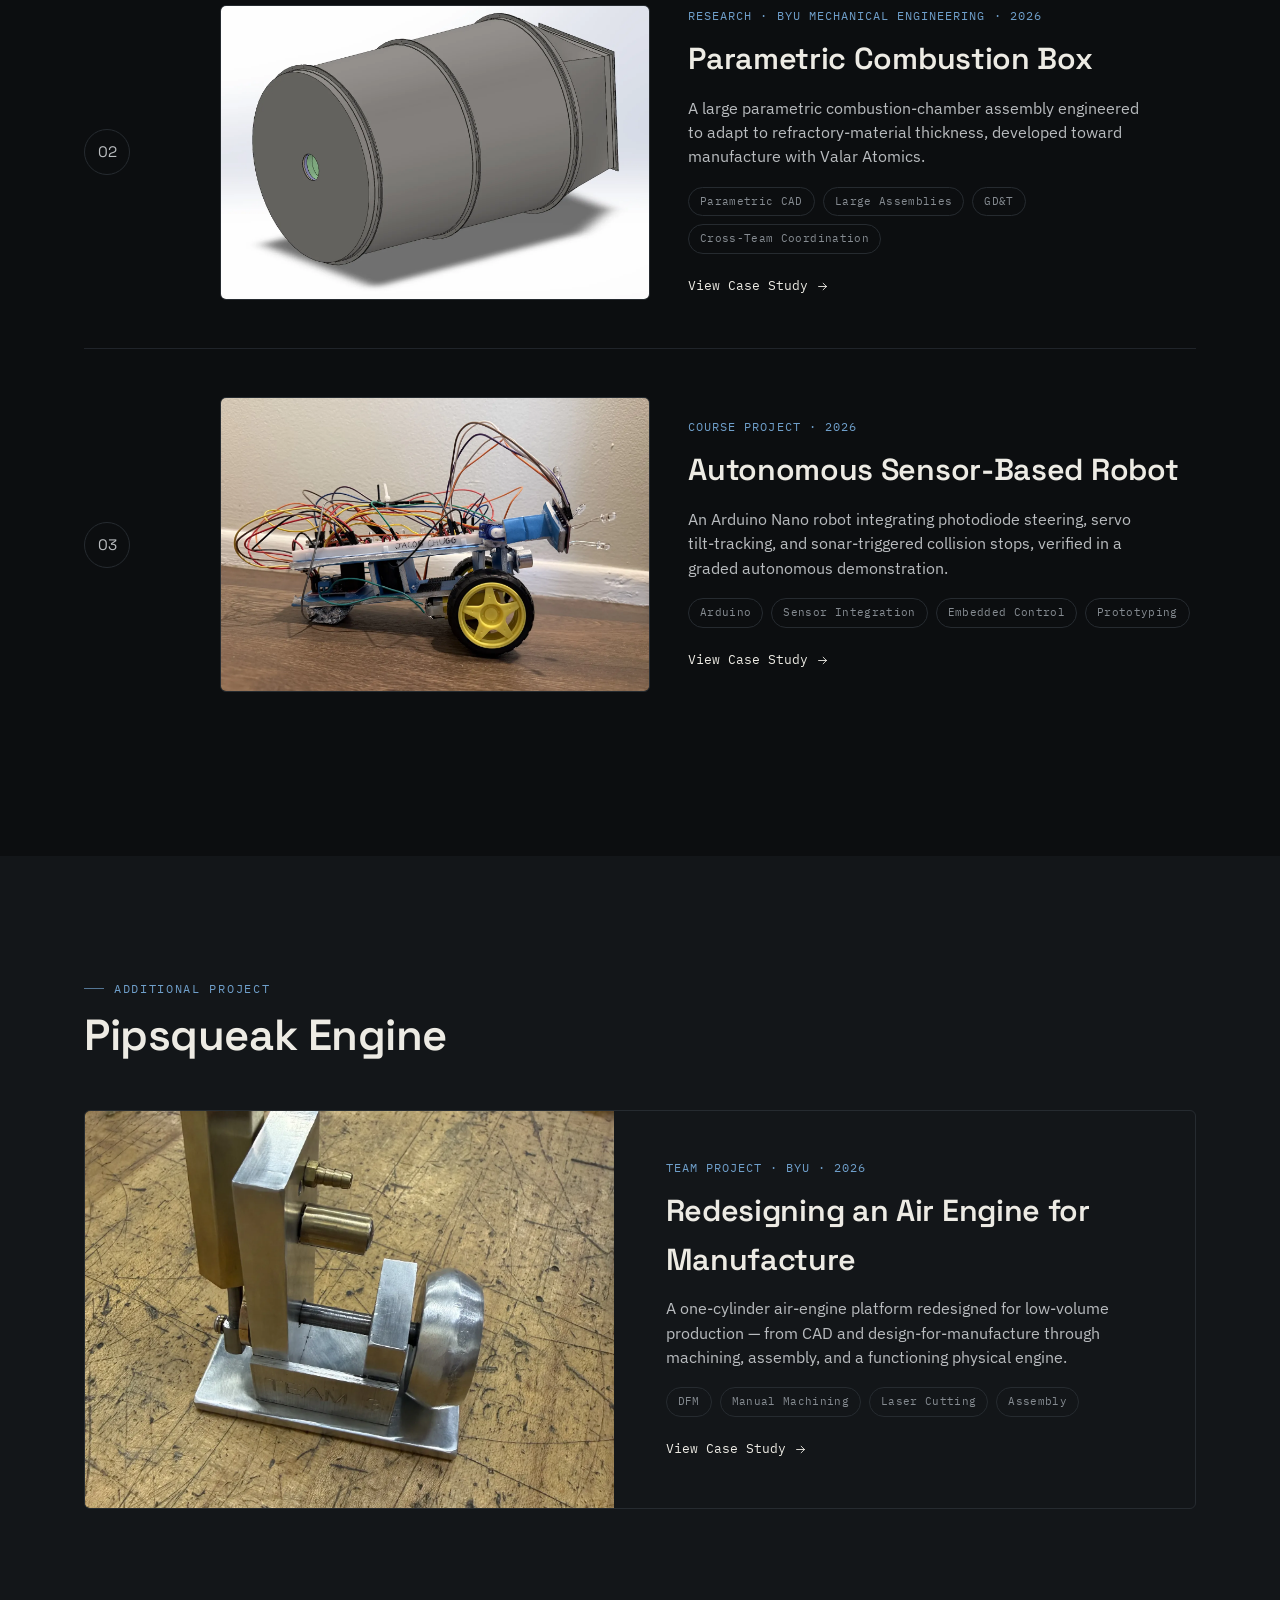
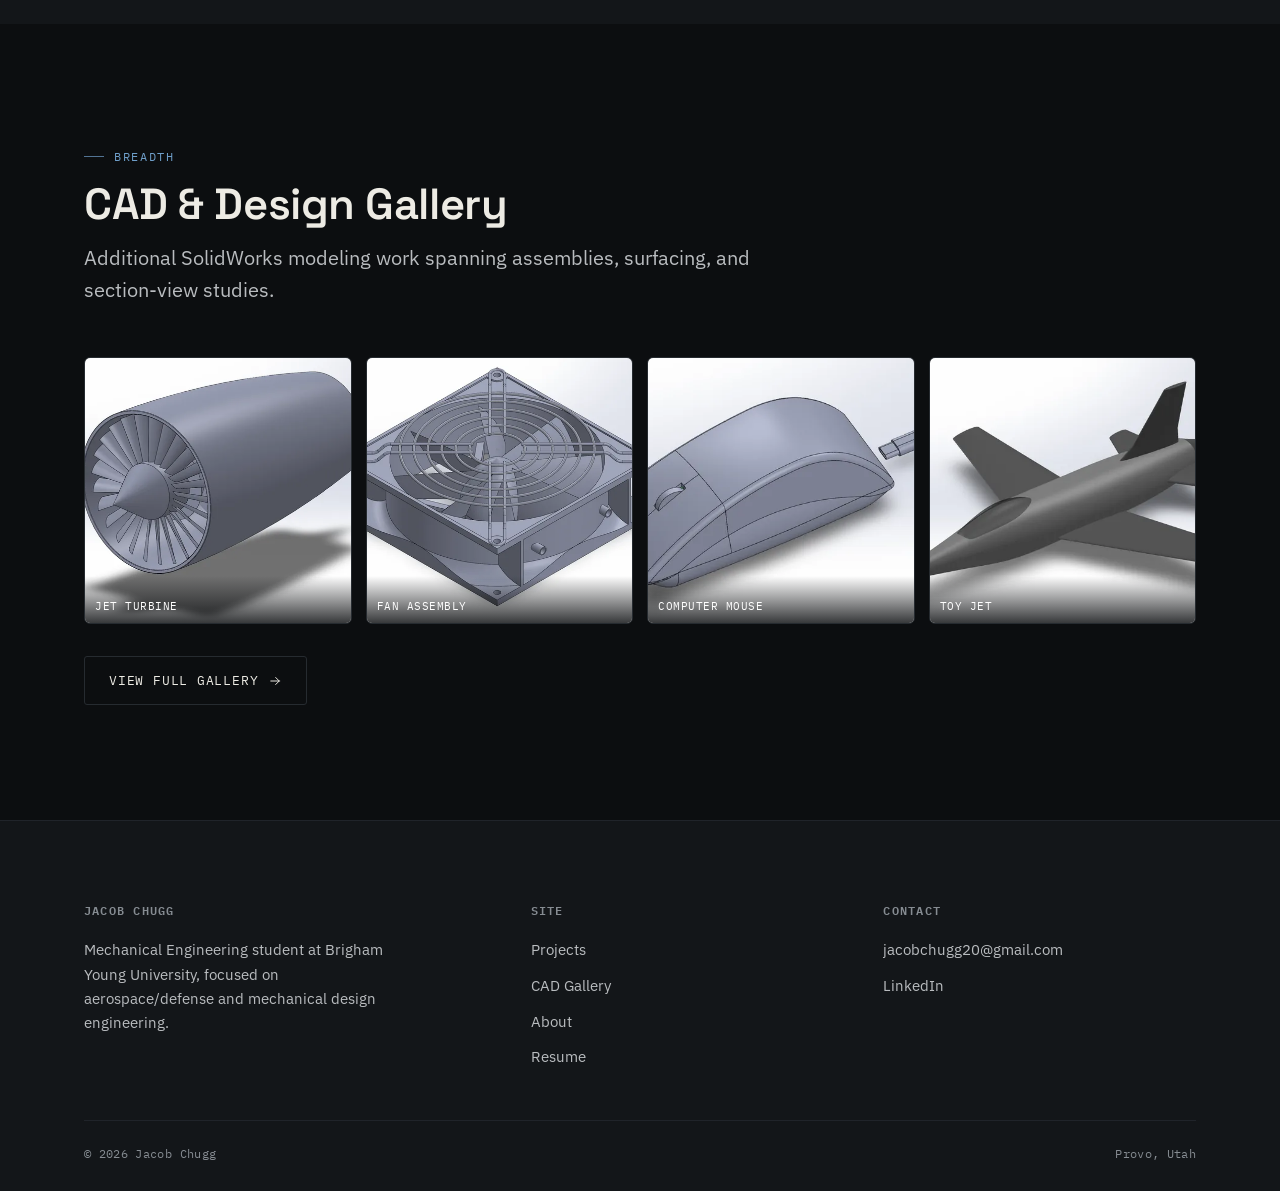
==== commit 5e993c4d: "Update index.html" ====
--- a/index.html
+++ b/index.html
@@ -225,7 +225,6 @@
         <ul>
           <li><a href="mailto:jacobchugg20@gmail.com">jacobchugg20@gmail.com</a></li>
           <li><a href="https://www.linkedin.com/in/jacob-chugg-a53543227" target="_blank" rel="noopener">LinkedIn</a></li>
-          <li><a href="tel:+13169908890">(316) 990-8890</a></li>
         </ul>
       </div>
     </div>
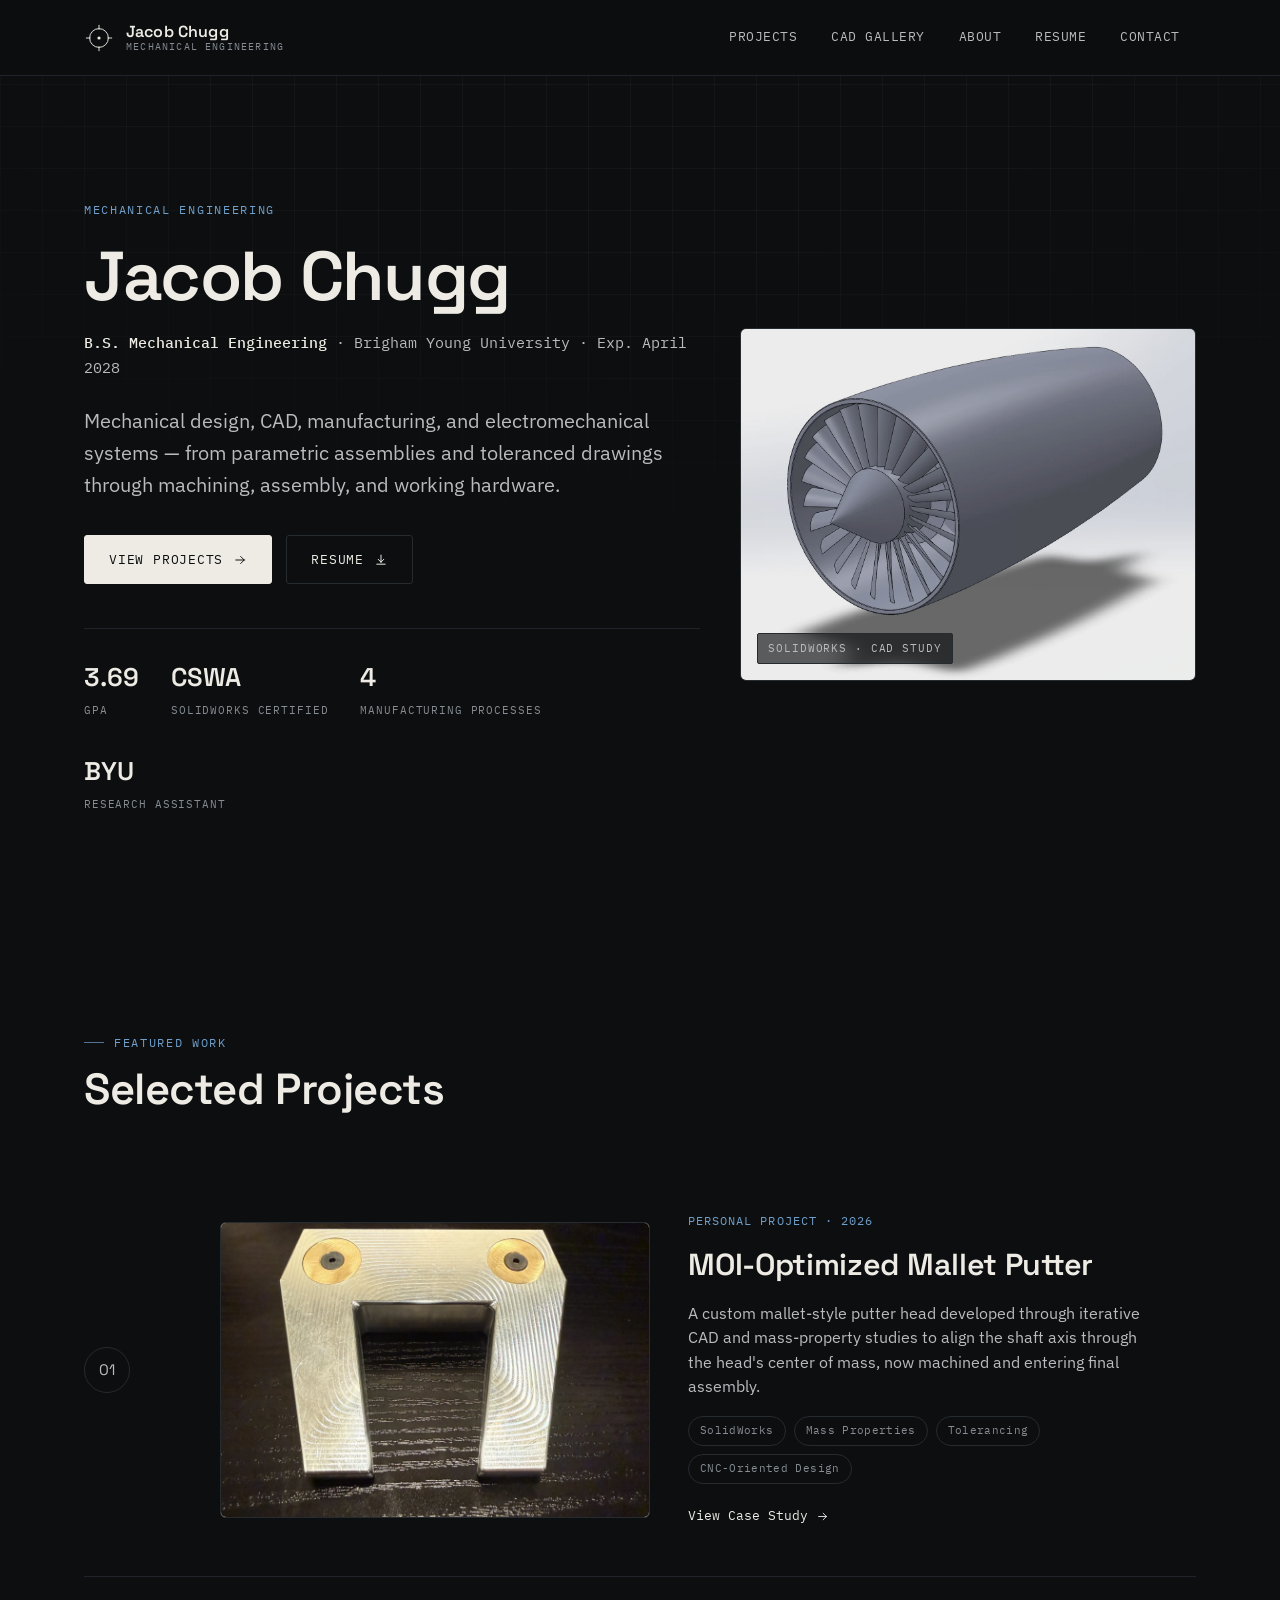
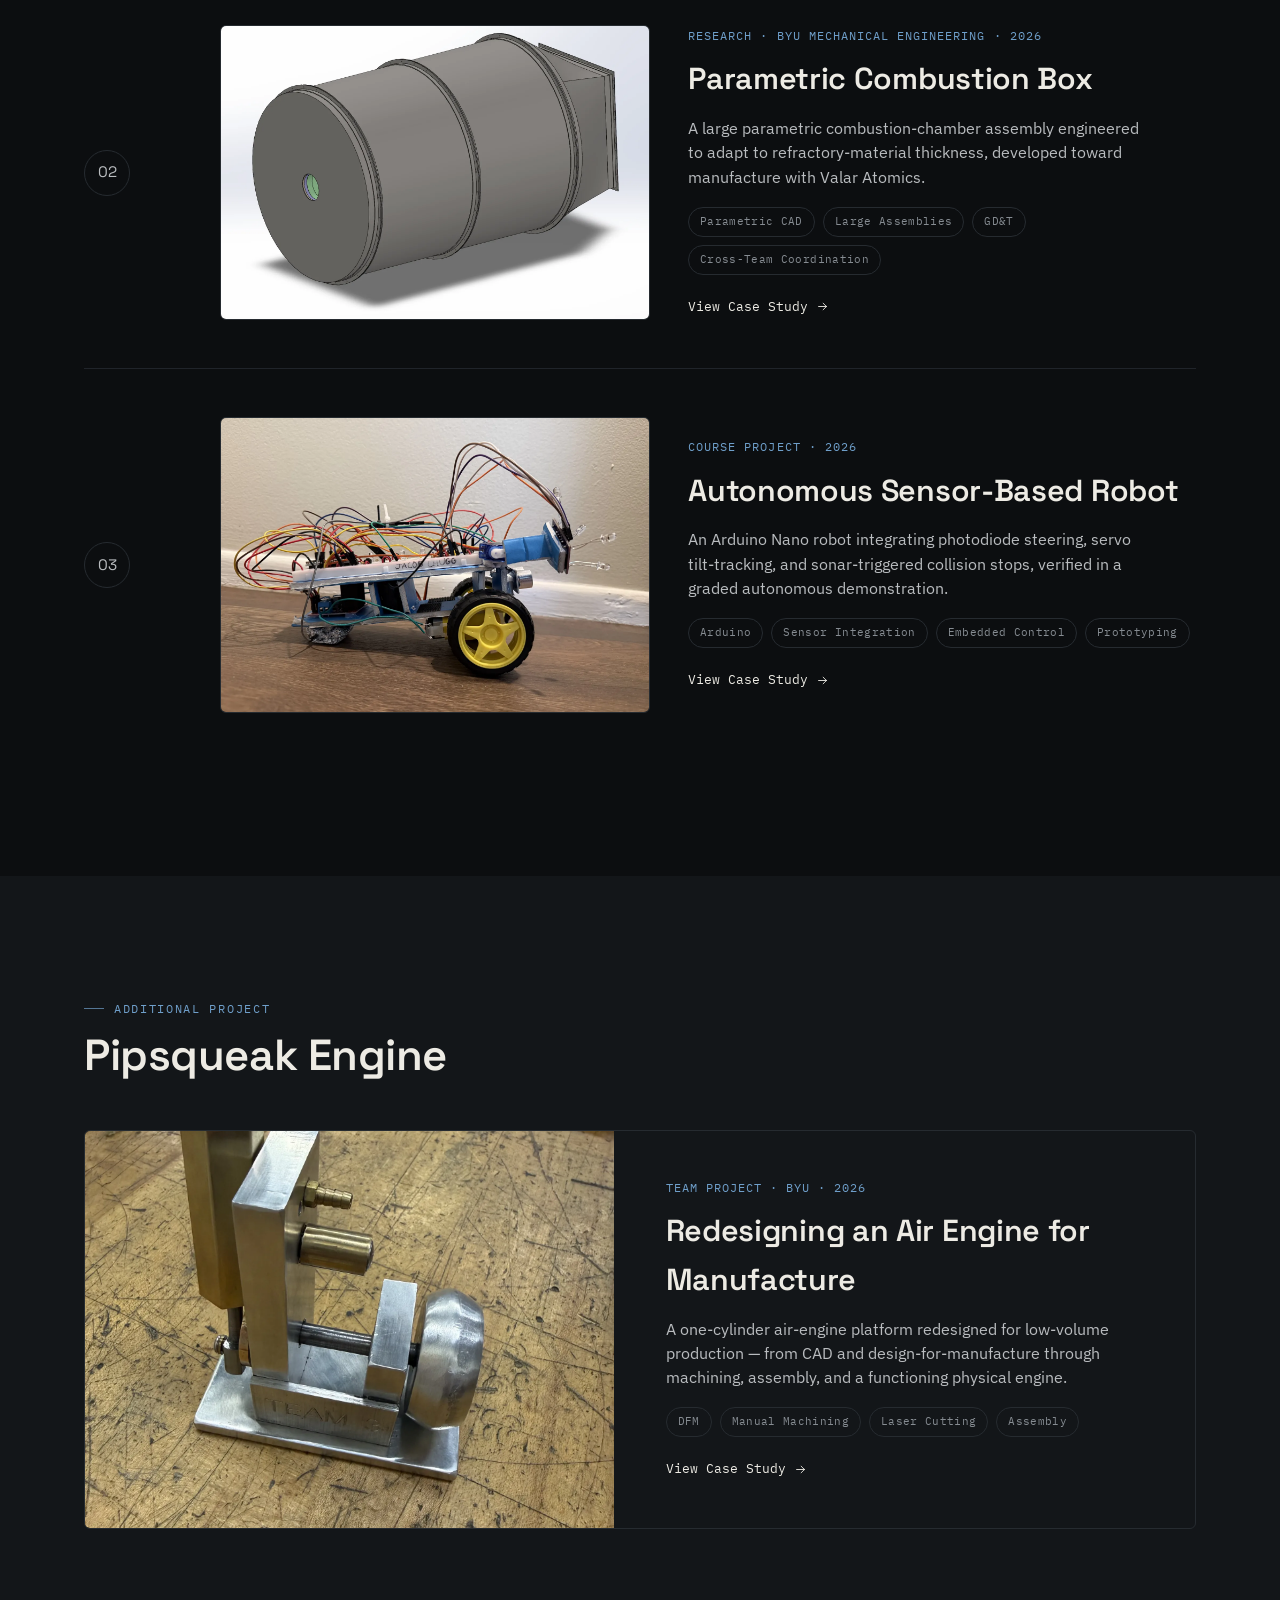
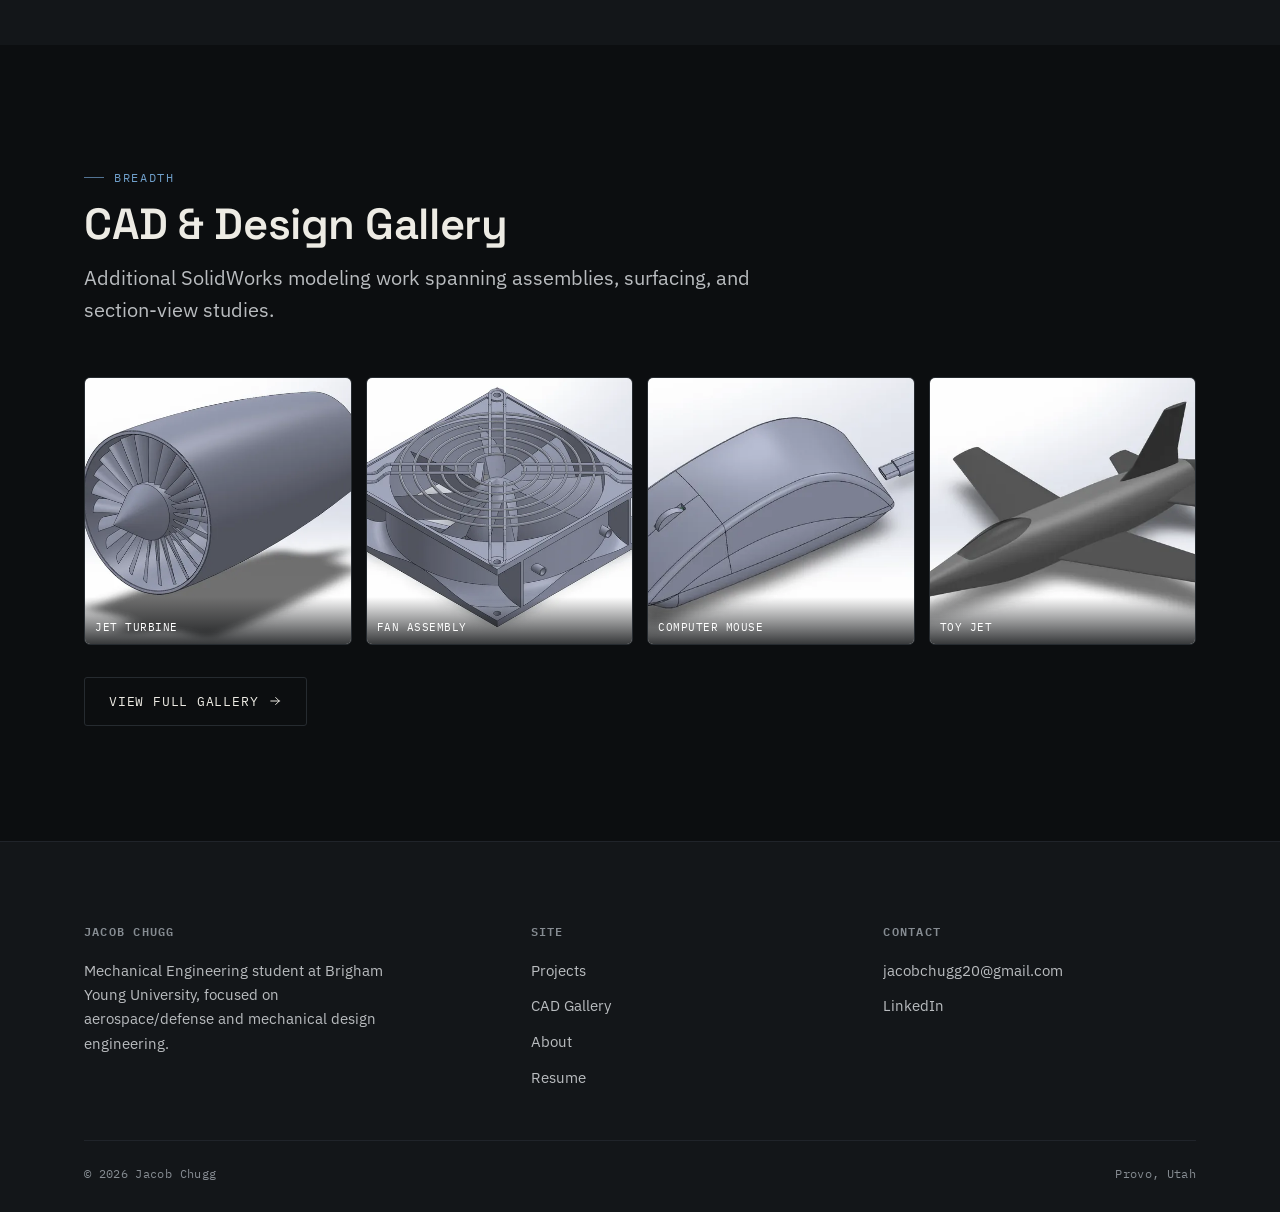
==== commit e8fd1a4f: "Update index.html" ====
--- a/index.html
+++ b/index.html
@@ -95,12 +95,12 @@
         <div class="work-num"><span class="ring">01</span></div>
         <div class="work-body">
           <a class="work-media" href="projects/putter.html">
-            <img src="assets/img/putter/putter-rendering-2-lg.webp" alt="MOI-optimized mallet putter head render with brass weights" loading="lazy">
+            <img src="assets/img/putter/putter-finished-hero-lg.webp" alt="CNC-machined aluminum putter head with brass weights installed" loading="lazy" style="object-position:center top;">
           </a>
           <div class="work-copy">
             <div class="work-type">Personal Project &middot; 2026</div>
             <h3 class="work-title">MOI-Optimized Mallet Putter</h3>
-            <p class="work-desc">A custom mallet-style putter head developed through iterative CAD and mass-property studies to align the shaft axis through the head's center of mass.</p>
+            <p class="work-desc">A custom mallet-style putter head developed through iterative CAD and mass-property studies to align the shaft axis through the head's center of mass, now machined and entering final assembly.</p>
             <div class="tag-row">
               <span class="tag">SolidWorks</span><span class="tag">Mass Properties</span><span class="tag">Tolerancing</span><span class="tag">CNC-Oriented Design</span>
             </div>
--- a/css/style.css
+++ b/css/style.css
@@ -706,7 +706,42 @@
 .diagram-line { stroke: #a7a196; stroke-width: 1.4; fill: none; }
 .diagram-label { font-family: var(--font-mono); font-size: 10px; fill: var(--ink-soft); }
 
-/* Next project nav */
+/* Mass validation callout (small technical comparison card) */
+.mass-validation {
+  border: 1px solid var(--border);
+  border-radius: var(--radius-md);
+  padding: 22px 26px;
+  margin-top: 28px;
+  display: flex;
+  align-items: center;
+  gap: 24px;
+  flex-wrap: wrap;
+}
+.mass-validation .mv-label {
+  font-family: var(--font-mono);
+  font-size: 0.7rem;
+  letter-spacing: 0.08em;
+  text-transform: uppercase;
+  color: var(--accent);
+  white-space: nowrap;
+}
+.mass-validation .mv-compare {
+  display: flex;
+  align-items: center;
+  gap: 18px;
+  flex-wrap: wrap;
+}
+.mass-validation .mv-item { text-align: left; }
+.mass-validation .mv-value { font-family: var(--font-display); font-size: 1.4rem; font-weight: 600; color: var(--text); line-height: 1.1; }
+.mass-validation .mv-key { font-family: var(--font-mono); font-size: 0.66rem; color: var(--text-muted); letter-spacing: 0.03em; margin-top: 4px; }
+.mass-validation .mv-arrow { color: var(--text-muted); font-size: 1.1rem; }
+.mass-validation .mv-note { font-size: 0.86rem; color: var(--text-soft); line-height: 1.5; flex-basis: 100%; border-top: 1px solid var(--border-soft); padding-top: 14px; margin-top: 4px; }
+@media (max-width: 640px) {
+  .mass-validation { padding: 20px; }
+  .mass-validation .mv-compare { flex-direction: column; align-items: flex-start; gap: 14px; }
+  .mass-validation .mv-arrow { display: none; }
+}
+
 .next-project {
   border-top: 1px solid var(--border-soft);
   padding: clamp(40px, 6vw, 64px) 0;
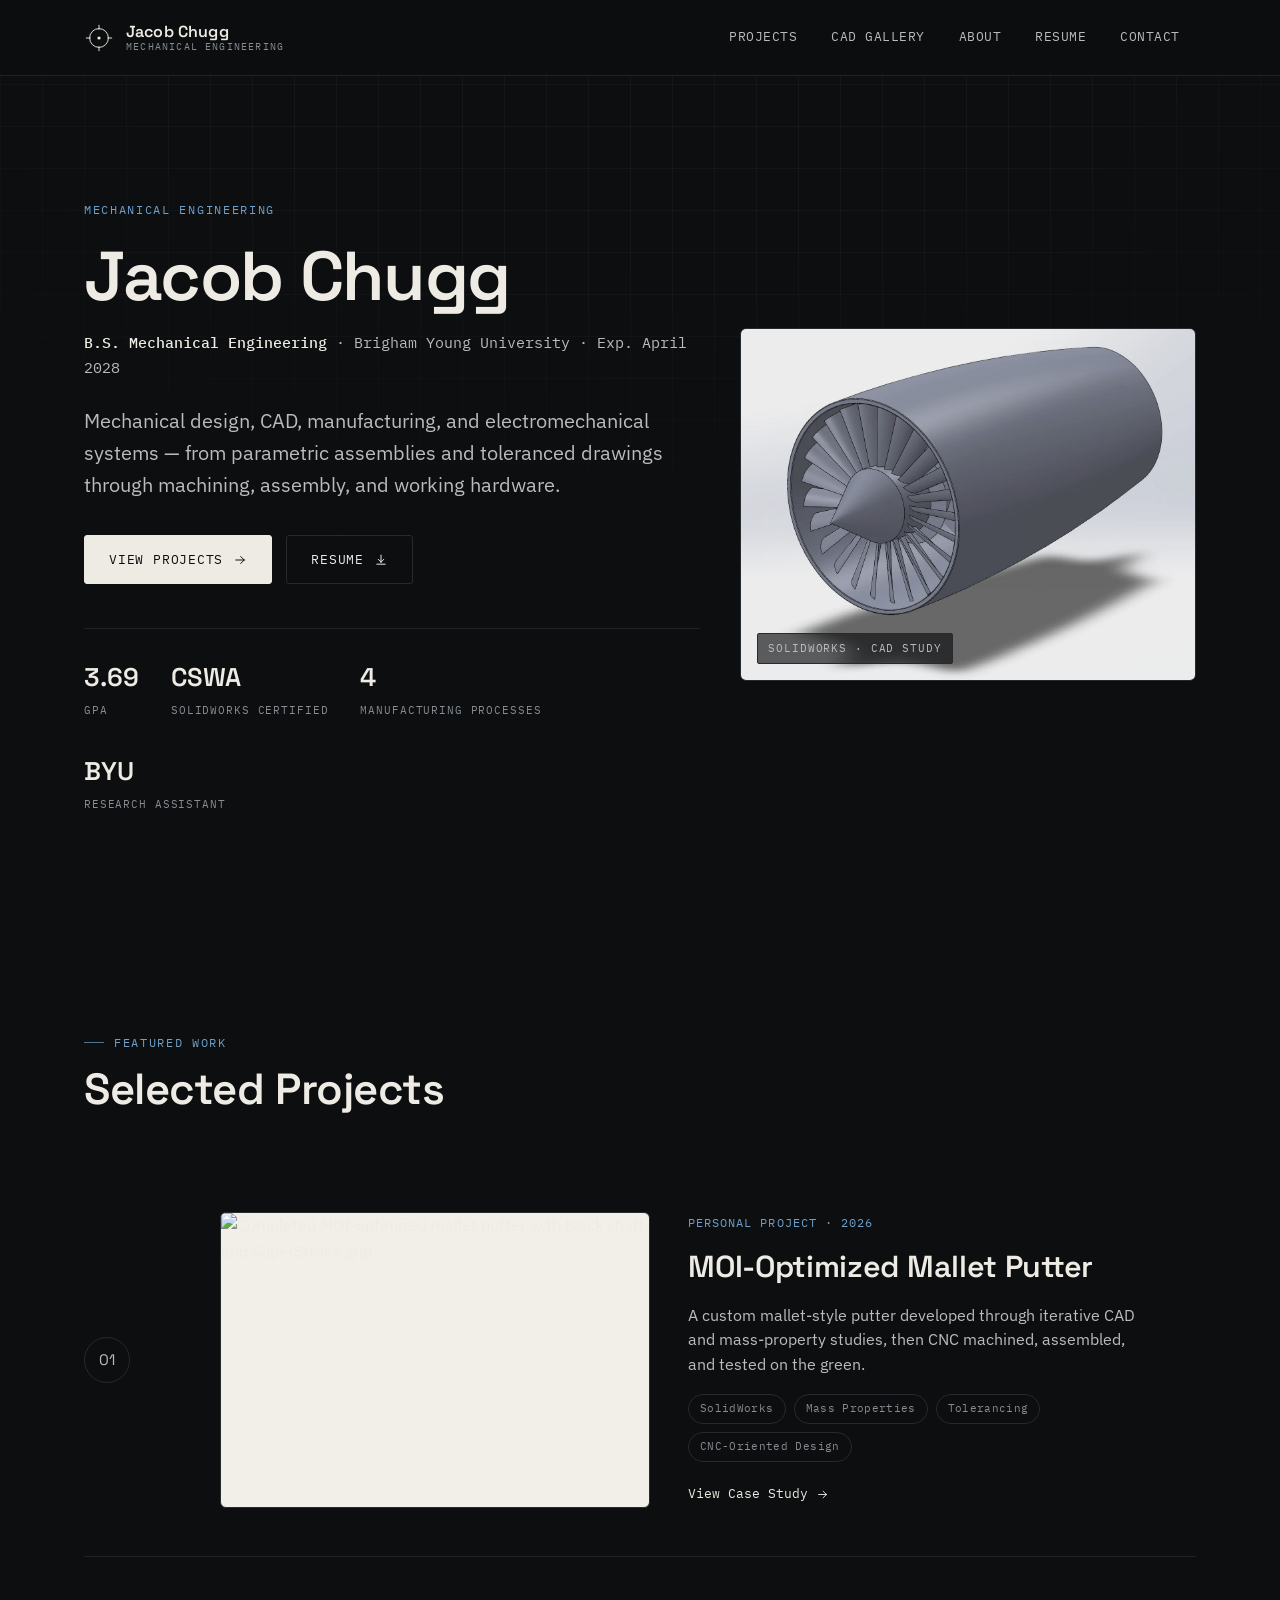
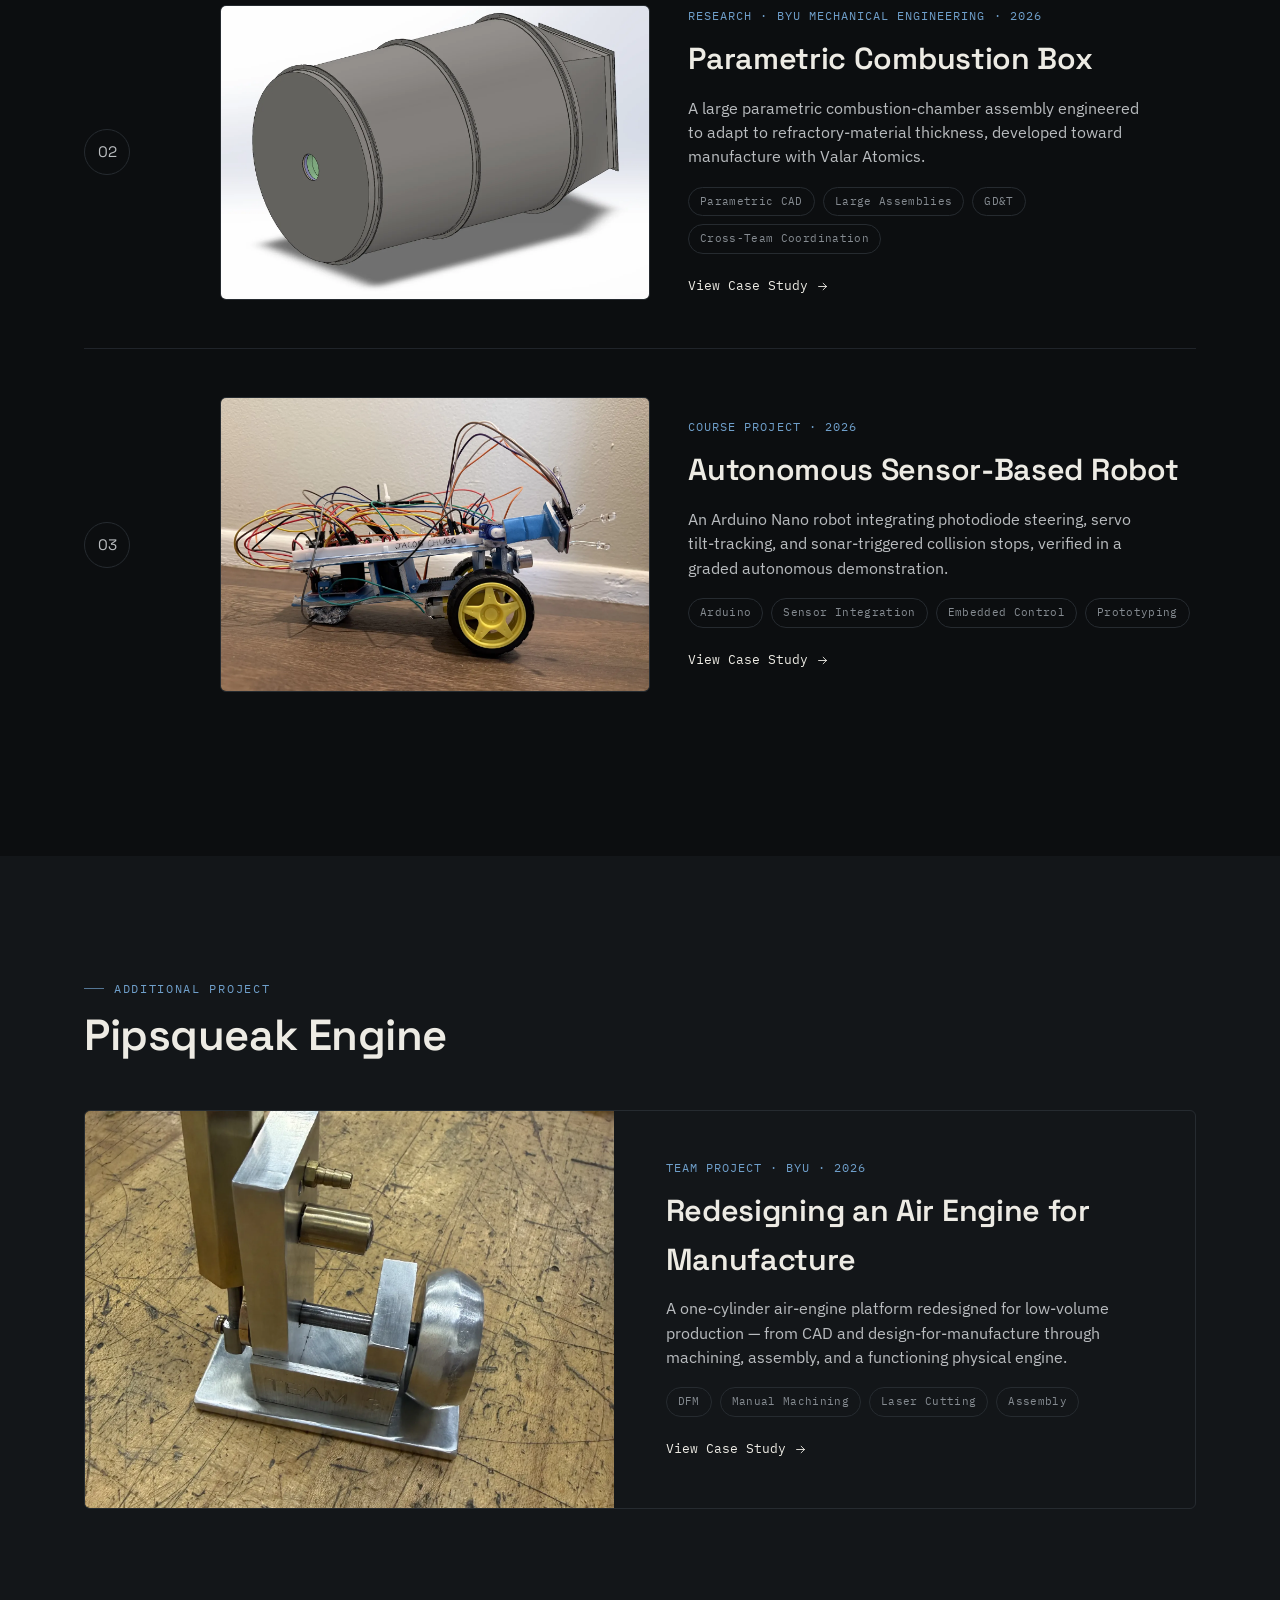
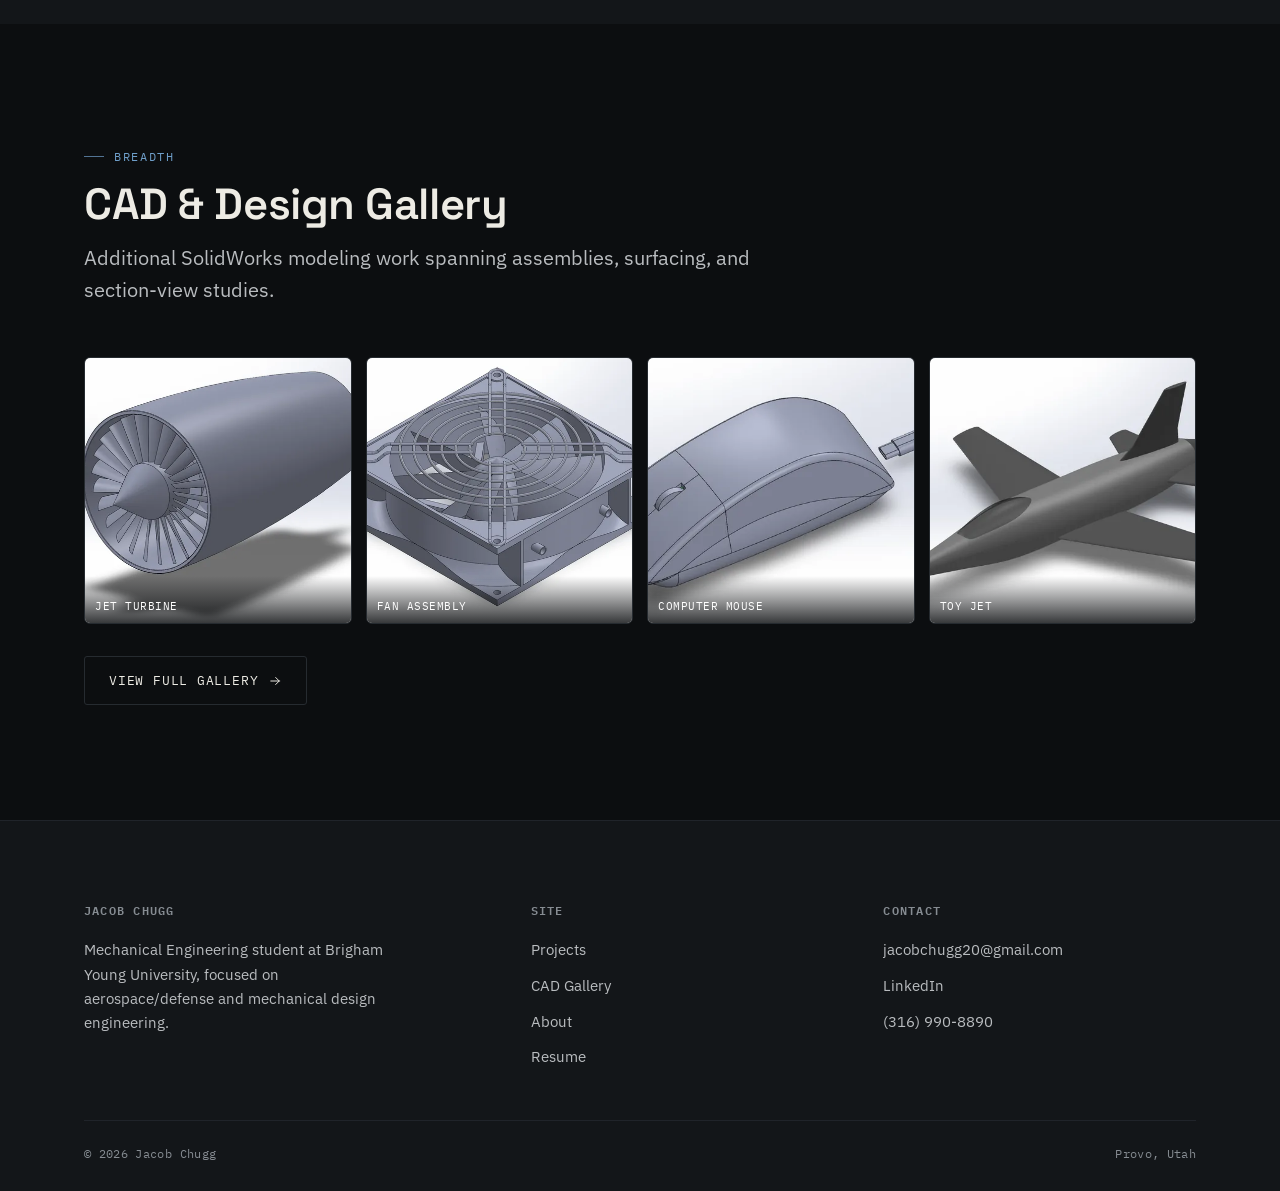
==== commit c12bb6a4: "Add files via upload" ====
--- a/index.html
+++ b/index.html
@@ -95,12 +95,12 @@
         <div class="work-num"><span class="ring">01</span></div>
         <div class="work-body">
           <a class="work-media" href="projects/putter.html">
-            <img src="assets/img/putter/putter-finished-hero-lg.webp" alt="CNC-machined aluminum putter head with brass weights installed" loading="lazy" style="object-position:center top;">
+            <img src="assets/img/putter/putter-final-hero-lg.webp" alt="Completed MOI-optimized mallet putter with black shaft and SuperStroke grip" loading="lazy">
           </a>
           <div class="work-copy">
             <div class="work-type">Personal Project &middot; 2026</div>
             <h3 class="work-title">MOI-Optimized Mallet Putter</h3>
-            <p class="work-desc">A custom mallet-style putter head developed through iterative CAD and mass-property studies to align the shaft axis through the head's center of mass, now machined and entering final assembly.</p>
+            <p class="work-desc">A custom mallet-style putter developed through iterative CAD and mass-property studies, then CNC machined, assembled, and tested on the green.</p>
             <div class="tag-row">
               <span class="tag">SolidWorks</span><span class="tag">Mass Properties</span><span class="tag">Tolerancing</span><span class="tag">CNC-Oriented Design</span>
             </div>
@@ -225,6 +225,7 @@
         <ul>
           <li><a href="mailto:jacobchugg20@gmail.com">jacobchugg20@gmail.com</a></li>
           <li><a href="https://www.linkedin.com/in/jacob-chugg-a53543227" target="_blank" rel="noopener">LinkedIn</a></li>
+          <li><a href="tel:+13169908890">(316) 990-8890</a></li>
         </ul>
       </div>
     </div>
